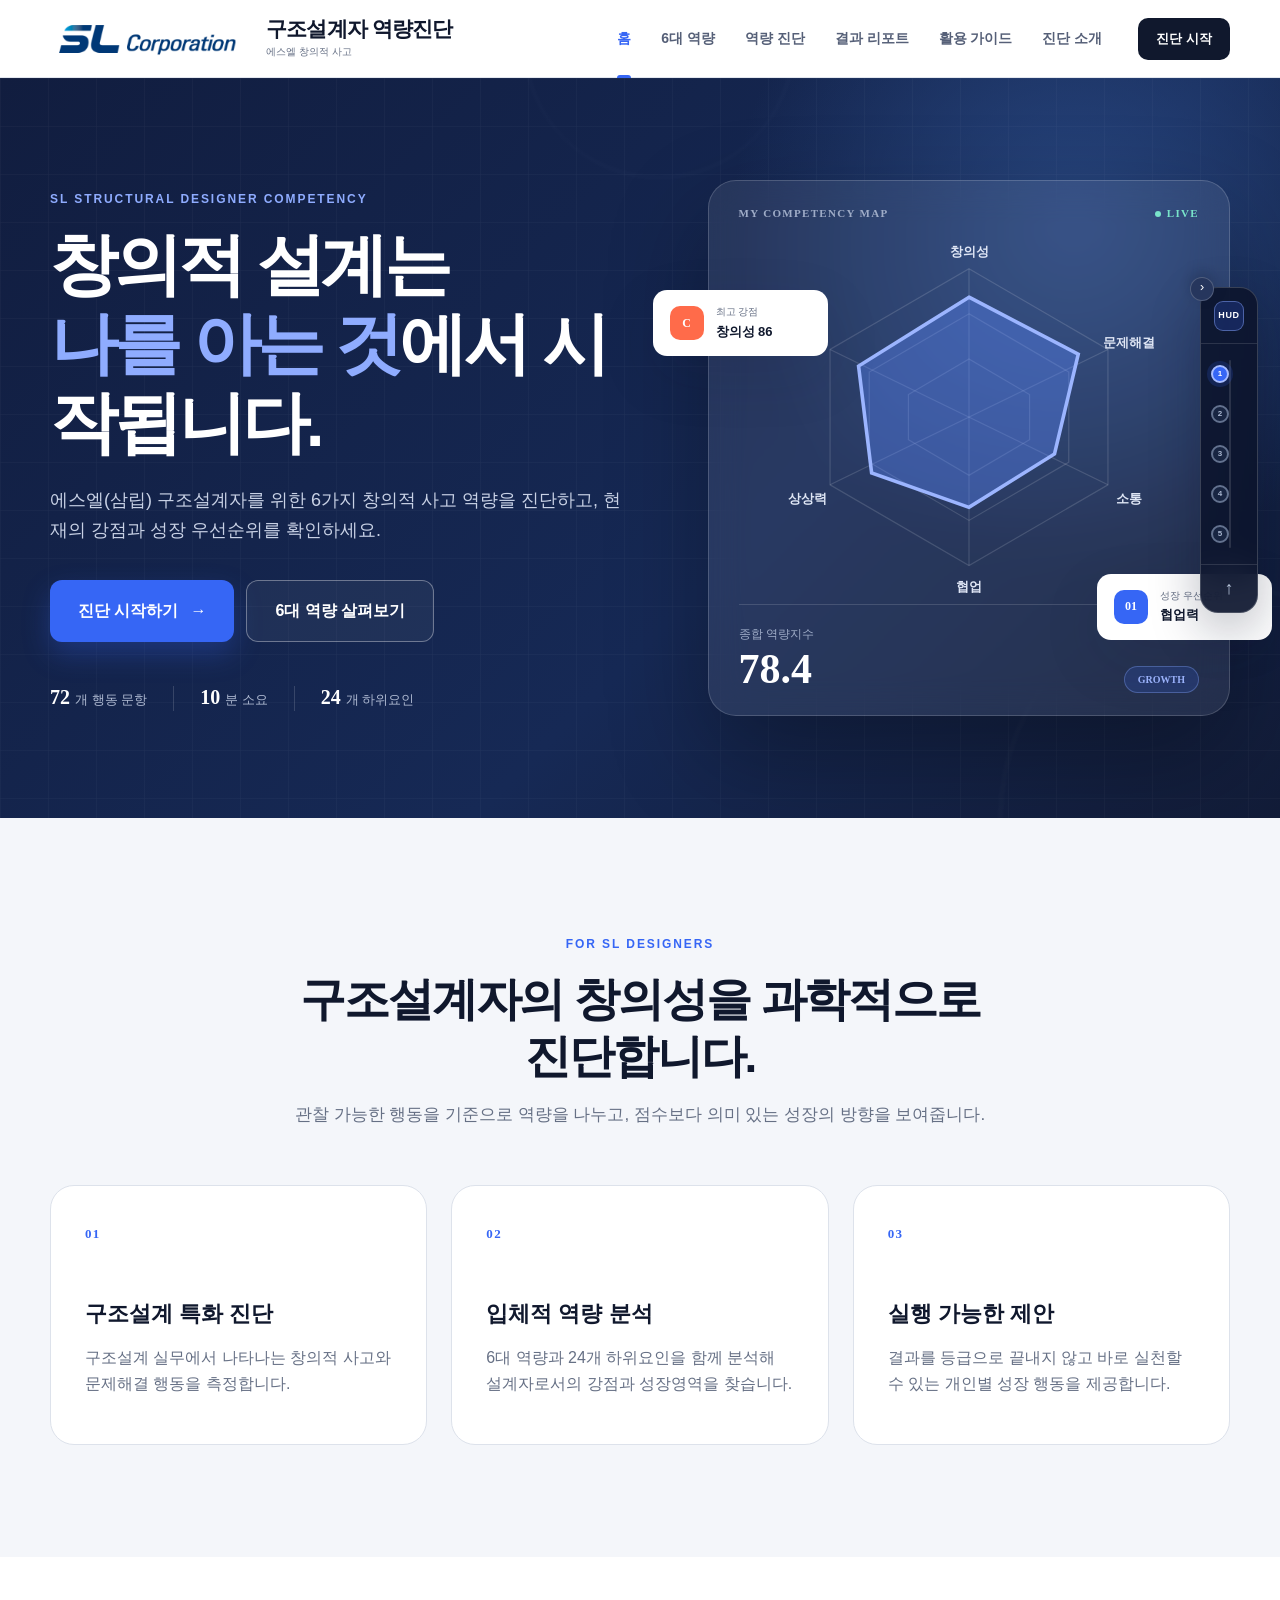
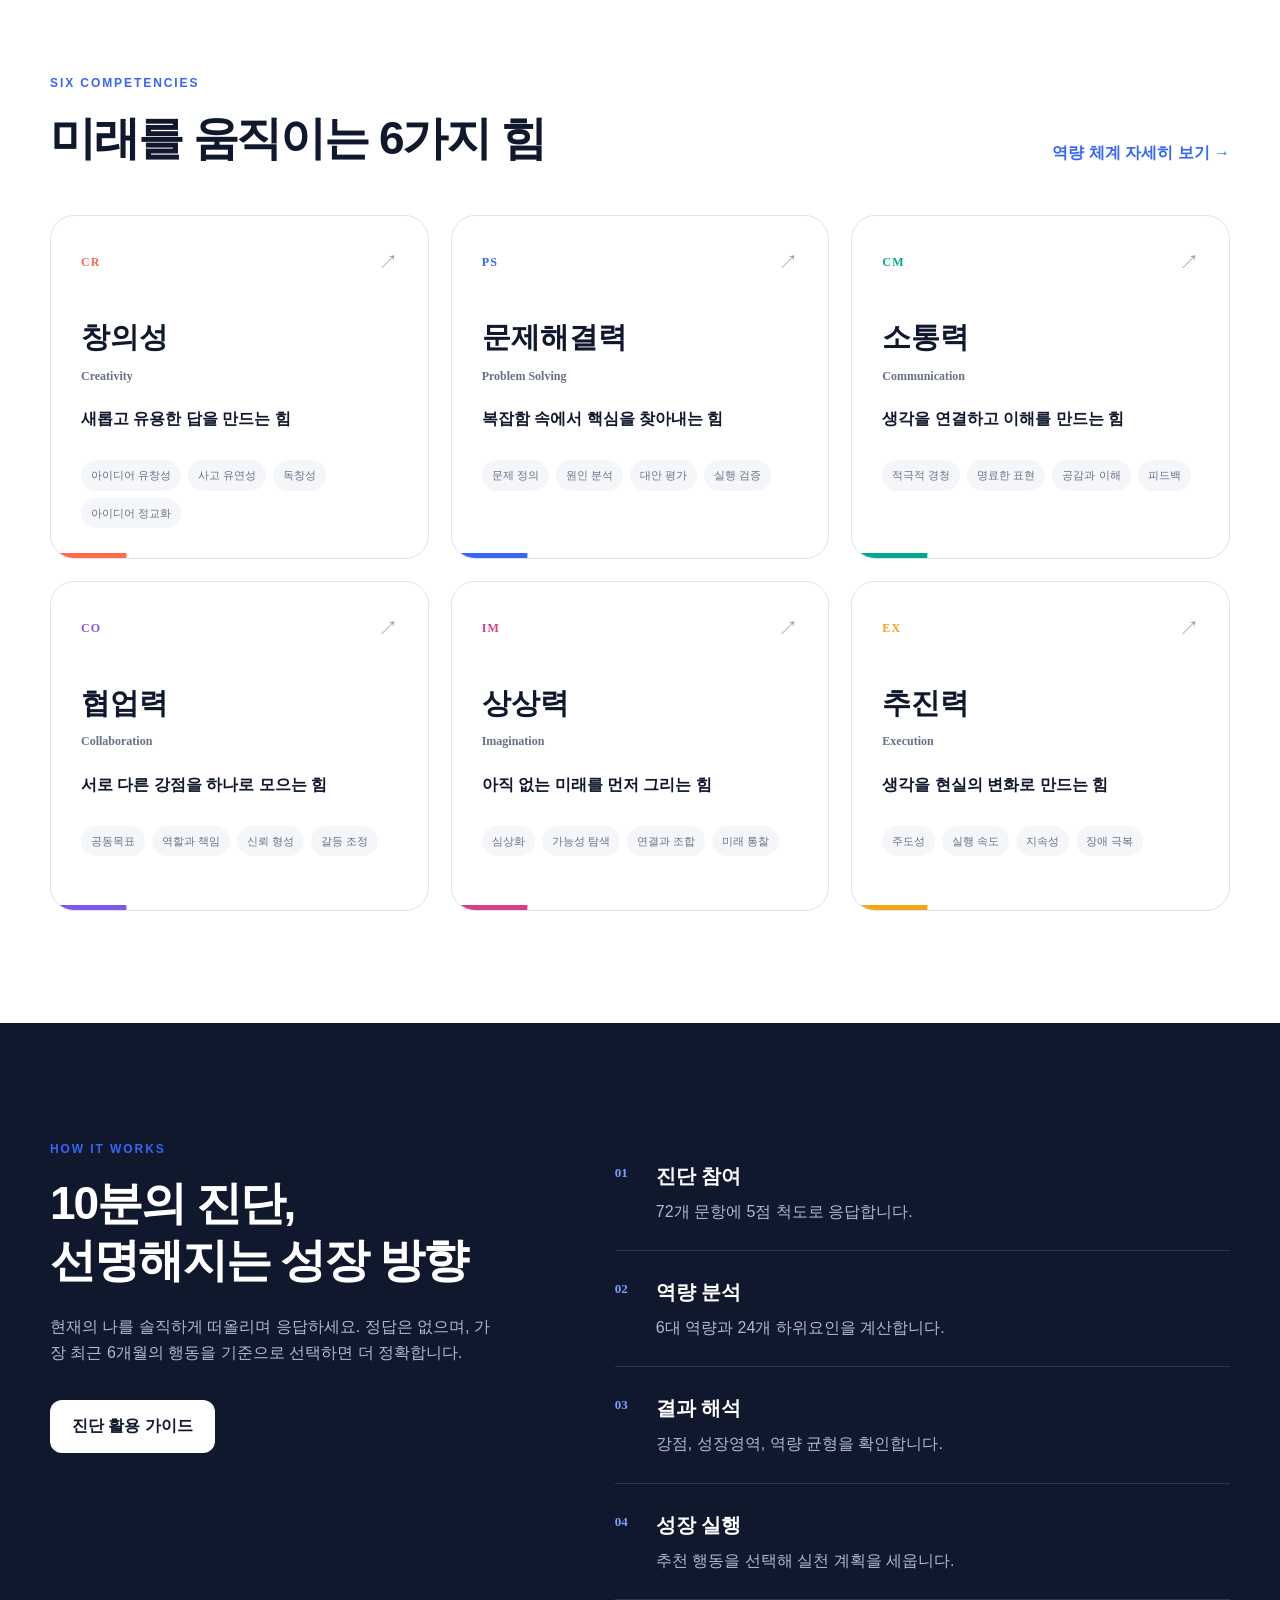
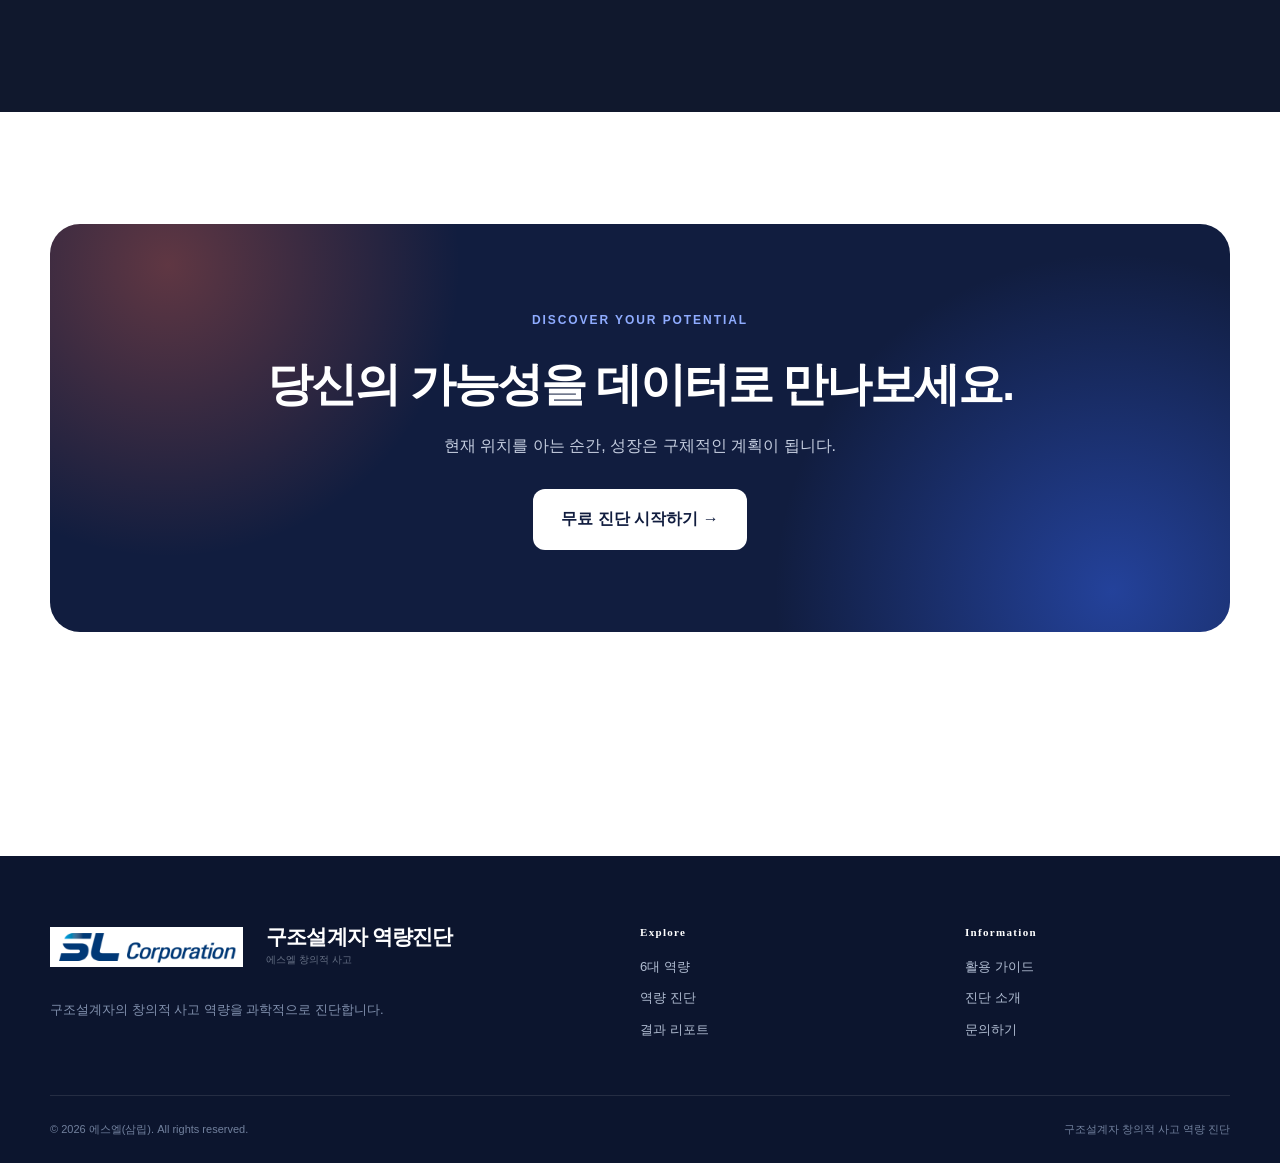
==== index.html @ 01d2a910 "feat: 에스엘 구조설계자 전용 역량진단으로 커스터마이징 - SL 로고 적용 - 브랜딩 변경: Future6 → 에스엘 구조설계자 역량진단 - 구조설계 특화 문구로 수정 - 헤더" ====
<!DOCTYPE html>
<html lang="ko">
<head>
  <meta charset="UTF-8">
  <meta name="viewport" content="width=device-width, initial-scale=1.0">
  <meta name="description" content="에스엘(삼립) 구조설계자를 위한 창의적 사고 역량 진단 플랫폼">
  <title>에스엘 구조설계자 창의적 사고 역량 진단</title>
  <link rel="icon" href="data:,">
  <link rel="stylesheet" href="css/common.css">
</head>
<body data-page="home">
  <div id="site-header"></div>
  <main>
    <section class="hero">
      <div class="orb orb-one"></div><div class="orb orb-two"></div>
      <div class="container hero-grid">
        <div class="hero-copy reveal">
          <span class="eyebrow light">SL STRUCTURAL DESIGNER COMPETENCY</span>
          <h1>창의적 설계는<br><em>나를 아는 것</em>에서 시작됩니다.</h1>
          <p>에스엘(삼립) 구조설계자를 위한 6가지 창의적 사고 역량을 진단하고, 현재의 강점과 성장 우선순위를 확인하세요.</p>
          <div class="hero-actions">
            <a class="btn btn-primary btn-lg" href="assessment.html">진단 시작하기 <span aria-hidden="true">→</span></a>
            <a class="btn btn-ghost btn-lg" href="competencies.html">6대 역량 살펴보기</a>
          </div>
          <div class="hero-meta">
            <span><b>72</b>개 행동 문항</span>
            <span><b>10</b>분 소요</span>
            <span><b>24</b>개 하위요인</span>
          </div>
        </div>
        <div class="hero-visual reveal delay-1" aria-label="6대 역량 진단 미리보기">
          <div class="visual-card">
            <div class="visual-head"><span>MY COMPETENCY MAP</span><span class="live-dot">LIVE</span></div>
            <div class="mini-radar">
              <svg viewBox="0 0 320 300" role="img" aria-label="역량 레이더 차트">
                <g class="radar-grid">
                  <polygon points="160,25 277,93 277,207 160,275 43,207 43,93"/>
                  <polygon points="160,63 244,112 244,188 160,237 76,188 76,112"/>
                  <polygon points="160,101 211,131 211,169 160,199 109,169 109,131"/>
                  <line x1="160" y1="25" x2="160" y2="275"/><line x1="43" y1="93" x2="277" y2="207"/>
                  <line x1="277" y1="93" x2="43" y2="207"/>
                </g>
                <polygon class="radar-shape" points="160,49 252,97 232,181 160,226 78,197 67,107"/>
                <g class="radar-labels">
                  <text x="160" y="14">창의성</text><text x="295" y="91">문제해결</text>
                  <text x="295" y="222">소통</text><text x="160" y="296">협업</text>
                  <text x="24" y="222">상상력</text><text x="22" y="91">추진력</text>
                </g>
              </svg>
            </div>
            <div class="score-row"><div><small>종합 역량지수</small><strong>78.4</strong></div><span class="level-pill">GROWTH</span></div>
          </div>
          <div class="float-card fc-one"><span>C</span><div><small>최고 강점</small><b>창의성 86</b></div></div>
          <div class="float-card fc-two"><span>01</span><div><small>성장 우선순위</small><b>협업력</b></div></div>
        </div>
      </div>
    </section>

    <section class="section intro-section">
      <div class="container">
        <div class="section-head centered reveal">
          <span class="eyebrow">FOR SL DESIGNERS</span>
          <h2>구조설계자의 창의성을 과학적으로 진단합니다.</h2>
          <p>관찰 가능한 행동을 기준으로 역량을 나누고, 점수보다 의미 있는 성장의 방향을 보여줍니다.</p>
        </div>
        <div class="feature-grid">
          <article class="feature-card reveal"><span class="feature-no">01</span><h3>구조설계 특화 진단</h3><p>구조설계 실무에서 나타나는 창의적 사고와 문제해결 행동을 측정합니다.</p></article>
          <article class="feature-card reveal delay-1"><span class="feature-no">02</span><h3>입체적 역량 분석</h3><p>6대 역량과 24개 하위요인을 함께 분석해 설계자로서의 강점과 성장영역을 찾습니다.</p></article>
          <article class="feature-card reveal delay-2"><span class="feature-no">03</span><h3>실행 가능한 제안</h3><p>결과를 등급으로 끝내지 않고 바로 실천할 수 있는 개인별 성장 행동을 제공합니다.</p></article>
        </div>
      </div>
    </section>

    <section class="section competency-preview">
      <div class="container">
        <div class="section-head split reveal">
          <div><span class="eyebrow">SIX COMPETENCIES</span><h2>미래를 움직이는 6가지 힘</h2></div>
          <a class="text-link" href="competencies.html">역량 체계 자세히 보기 →</a>
        </div>
        <div id="competency-card-grid" class="competency-grid"></div>
      </div>
    </section>

    <section class="section process-section">
      <div class="container process-grid">
        <div class="process-copy reveal">
          <span class="eyebrow">HOW IT WORKS</span>
          <h2>10분의 진단,<br>선명해지는 성장 방향</h2>
          <p>현재의 나를 솔직하게 떠올리며 응답하세요. 정답은 없으며, 가장 최근 6개월의 행동을 기준으로 선택하면 더 정확합니다.</p>
          <a class="btn btn-dark" href="guide.html">진단 활용 가이드</a>
        </div>
        <ol class="process-list reveal delay-1">
          <li><span>01</span><div><h3>진단 참여</h3><p>72개 문항에 5점 척도로 응답합니다.</p></div></li>
          <li><span>02</span><div><h3>역량 분석</h3><p>6대 역량과 24개 하위요인을 계산합니다.</p></div></li>
          <li><span>03</span><div><h3>결과 해석</h3><p>강점, 성장영역, 역량 균형을 확인합니다.</p></div></li>
          <li><span>04</span><div><h3>성장 실행</h3><p>추천 행동을 선택해 실천 계획을 세웁니다.</p></div></li>
        </ol>
      </div>
    </section>

    <section class="section cta-section">
      <div class="container">
        <div class="cta-panel reveal">
          <span class="eyebrow light">DISCOVER YOUR POTENTIAL</span>
          <h2>당신의 가능성을 데이터로 만나보세요.</h2>
          <p>현재 위치를 아는 순간, 성장은 구체적인 계획이 됩니다.</p>
          <a class="btn btn-white btn-lg" href="assessment.html">무료 진단 시작하기 →</a>
        </div>
      </div>
    </section>
  </main>
  <div id="site-footer"></div>
  <script src="js/data.js"></script>
  <script src="js/common.js"></script>
</body>
</html>
---- css/common.css ----
:root {
  --ink: #10182d;
  --navy: #111d3f;
  --blue: #3666f5;
  --blue-dark: #2349c4;
  --coral: #ff6b4a;
  --mint: #00a98f;
  --paper: #ffffff;
  --soft: #f4f6fa;
  --line: #dde2eb;
  --muted: #667085;
  --text: #30394f;
  --shadow: 0 20px 60px rgba(17, 29, 63, .1);
  --radius: 24px;
}

* { box-sizing: border-box; }
html { scroll-behavior: smooth; }
body { margin: 0; color: var(--ink); background: var(--paper); font-family: "Noto Sans KR", sans-serif; line-height: 1.65; -webkit-font-smoothing: antialiased; }
body.test-active { background: var(--soft); }
a { color: inherit; text-decoration: none; }
button, input { font: inherit; }
button { cursor: pointer; }
.container { width: min(1180px, calc(100% - 48px)); margin: 0 auto; }
.container.narrow { width: min(760px, calc(100% - 40px)); }
.hidden { display: none !important; }
.section { padding: 112px 0; }
.compact-top { padding-top: 24px; }
.alt-bg { background: var(--soft); }
.eyebrow { display: inline-block; color: var(--blue); font-family: Manrope, sans-serif; font-size: 12px; font-weight: 800; letter-spacing: .16em; margin-bottom: 16px; }
.eyebrow.light { color: #8facff; }
.section-head { margin-bottom: 48px; }
.section-head.centered { max-width: 720px; margin: 0 auto 56px; text-align: center; }
.section-head.split { display: flex; align-items: end; justify-content: space-between; gap: 32px; }
.section-head h2, .process-copy h2 { margin: 0; font-size: clamp(30px, 4vw, 46px); letter-spacing: -.045em; line-height: 1.24; }
.section-head p { color: var(--muted); margin: 16px 0 0; font-size: 17px; }
.text-link { color: var(--blue); font-weight: 700; white-space: nowrap; }
.btn { border: 0; border-radius: 12px; display: inline-flex; justify-content: center; align-items: center; gap: 12px; padding: 13px 22px; font-weight: 800; transition: .2s ease; }
.btn:hover { transform: translateY(-2px); }
.btn-lg { padding: 17px 28px; font-size: 16px; }
.btn-primary { color: #fff; background: var(--blue); box-shadow: 0 12px 28px rgba(54, 102, 245, .28); }
.btn-primary:hover { background: var(--blue-dark); }
.btn-dark { color: #fff; background: var(--ink); }
.btn-white { color: var(--navy); background: #fff; }
.btn-ghost { color: #fff; border: 1px solid rgba(255,255,255,.35); background: rgba(255,255,255,.05); }
.btn-soft { color: var(--ink); border: 1px solid var(--line); background: #fff; }
.btn:disabled { cursor: not-allowed; opacity: .4; transform: none; }
.btn.full { width: 100%; }

.site-header { position: sticky; top: 0; z-index: 100; height: 78px; border-bottom: 1px solid rgba(221,226,235,.8); background: rgba(255,255,255,.93); backdrop-filter: blur(18px); }
.header-inner { height: 78px; display: flex; align-items: center; gap: 36px; }
.brand { display: inline-flex; align-items: center; gap: 11px; margin-right: auto; }
.brand > span:last-child { display: flex; flex-direction: column; }
.brand b { font: 800 21px/1 Manrope, sans-serif; letter-spacing: -.04em; }
.brand b span { color: var(--coral); }
.brand small { color: var(--muted); font-size: 10px; margin-top: 5px; }
.brand-mark { width: 34px; height: 34px; position: relative; display: inline-block; }
.brand-mark i { position: absolute; width: 9px; height: 9px; border-radius: 3px; background: var(--blue); transform: rotate(30deg); }
.brand-mark i:nth-child(1) { left: 12px; top: 0; background: var(--coral); }
.brand-mark i:nth-child(2) { right: 1px; top: 7px; background: #f2a516; }
.brand-mark i:nth-child(3) { right: 1px; bottom: 5px; background: var(--mint); }
.brand-mark i:nth-child(4) { left: 12px; bottom: 0; background: #8057e8; }
.brand-mark i:nth-child(5) { left: 1px; bottom: 5px; background: #d63f8c; }
.brand-mark i:nth-child(6) { left: 1px; top: 7px; }
.desktop-nav { display: flex; height: 100%; gap: 30px; }
.desktop-nav a { color: #566078; display: grid; place-items: center; position: relative; font-size: 14px; font-weight: 700; }
.desktop-nav a::after { content: ""; position: absolute; left: 50%; bottom: 0; width: 0; height: 3px; background: var(--blue); border-radius: 4px 4px 0 0; transition: .2s; }
.desktop-nav a.active, .desktop-nav a:hover { color: var(--blue); }
.desktop-nav a.active::after { left: 0; width: 100%; }
.header-cta { color: #fff; background: var(--ink); border-radius: 10px; padding: 10px 18px; font-size: 13px; font-weight: 800; }
.menu-toggle, .mobile-nav { display: none; }

.hero { min-height: 740px; color: #fff; background: radial-gradient(circle at 84% 20%, #27457e 0, transparent 28%), linear-gradient(135deg, #111d3f 0%, #162955 60%, #121c38 100%); display: flex; align-items: center; position: relative; overflow: hidden; }
.hero::before { content: ""; position: absolute; inset: 0; opacity: .055; background-image: linear-gradient(rgba(255,255,255,.5) 1px, transparent 1px), linear-gradient(90deg, rgba(255,255,255,.5) 1px, transparent 1px); background-size: 48px 48px; }
.orb { position: absolute; border-radius: 50%; filter: blur(2px); }
.orb-one { width: 460px; height: 460px; right: -180px; bottom: -230px; border: 1px solid rgba(255,255,255,.1); }
.orb-two { width: 270px; height: 270px; right: 38%; top: -170px; border: 1px solid rgba(255,255,255,.08); }
.hero-grid { position: relative; display: grid; grid-template-columns: 1.05fr .95fr; align-items: center; gap: 80px; }
.hero-copy h1 { font-size: clamp(44px, 5.3vw, 70px); line-height: 1.16; letter-spacing: -.06em; margin: 0 0 24px; }
.hero-copy h1 em { color: #8facff; font-style: normal; }
.hero-copy > p { color: #c8d1e5; max-width: 620px; font-size: 18px; margin: 0 0 34px; }
.hero-actions { display: flex; gap: 12px; }
.hero-meta { display: flex; gap: 0; margin-top: 44px; }
.hero-meta span { color: #aeb9d1; padding: 0 26px; border-left: 1px solid rgba(255,255,255,.15); font-size: 13px; }
.hero-meta span:first-child { padding-left: 0; border: 0; }
.hero-meta b { color: #fff; font: 800 20px Manrope; margin-right: 5px; }
.hero-visual { position: relative; }
.visual-card { min-height: 520px; padding: 26px 30px 22px; border: 1px solid rgba(255,255,255,.17); border-radius: 28px; background: rgba(255,255,255,.08); box-shadow: 0 40px 100px rgba(0,0,0,.3); backdrop-filter: blur(18px); }
.visual-head { display: flex; justify-content: space-between; color: #9facc7; font: 700 11px Manrope; letter-spacing: .12em; }
.live-dot { color: #79e4ca; }
.live-dot::before { content: ""; display: inline-block; width: 6px; height: 6px; border-radius: 50%; background: #79e4ca; margin-right: 6px; }
.mini-radar { max-width: 380px; margin: 20px auto 0; }
.mini-radar svg { width: 100%; overflow: visible; }
.radar-grid polygon, .radar-grid line { fill: none; stroke: rgba(255,255,255,.14); stroke-width: 1; }
.radar-shape { fill: rgba(94,138,255,.38); stroke: #9cb5ff; stroke-width: 3; }
.radar-labels { fill: #dfe6f5; font: 600 11px "Noto Sans KR"; text-anchor: middle; }
.score-row { display: flex; justify-content: space-between; align-items: end; border-top: 1px solid rgba(255,255,255,.14); padding-top: 20px; }
.score-row div { display: flex; flex-direction: column; }
.score-row small { color: #9facc7; font-size: 12px; }
.score-row strong { font: 800 42px Manrope; }
.level-pill { color: #9eb6ff; border: 1px solid rgba(142,171,255,.35); background: rgba(54,102,245,.18); border-radius: 30px; padding: 7px 13px; font: 700 10px Manrope; }
.float-card { position: absolute; display: flex; gap: 12px; align-items: center; min-width: 175px; color: var(--ink); padding: 14px 17px; background: #fff; border-radius: 14px; box-shadow: var(--shadow); }
.float-card > span { width: 34px; height: 34px; display: grid; place-items: center; color: #fff; border-radius: 10px; background: var(--coral); font: 800 12px Manrope; }
.float-card div { display: flex; flex-direction: column; }
.float-card small { color: var(--muted); font-size: 10px; }
.float-card b { font-size: 13px; }
.fc-one { left: -55px; top: 110px; }
.fc-two { right: -42px; bottom: 76px; }
.fc-two > span { background: var(--blue); }

.intro-section { background: var(--soft); }
.feature-grid { display: grid; grid-template-columns: repeat(3, 1fr); gap: 24px; }
.feature-card { min-height: 260px; padding: 34px; background: #fff; border: 1px solid var(--line); border-radius: var(--radius); transition: .25s; }
.feature-card:hover { transform: translateY(-5px); box-shadow: var(--shadow); border-color: transparent; }
.feature-no { color: var(--blue); font: 800 13px Manrope; letter-spacing: .1em; }
.feature-card h3 { font-size: 22px; margin: 50px 0 12px; }
.feature-card p { color: var(--muted); margin: 0; }
.competency-grid { display: grid; grid-template-columns: repeat(3, 1fr); gap: 22px; }
.competency-card { min-height: 330px; padding: 30px; position: relative; overflow: hidden; border: 1px solid var(--line); border-radius: var(--radius); transition: .25s; }
.competency-card::after { content: ""; position: absolute; left: 0; bottom: 0; width: 100%; height: 5px; background: var(--accent); transform: scaleX(.2); transform-origin: left; transition: .25s; }
.competency-card:hover { transform: translateY(-6px); box-shadow: var(--shadow); border-color: transparent; }
.competency-card:hover::after { transform: scaleX(1); }
.competency-top { display: flex; align-items: center; justify-content: space-between; }
.competency-code { color: var(--accent); font: 800 12px Manrope; letter-spacing: .1em; }
.card-arrow { color: #98a2b3; font-size: 20px; }
.competency-card h3 { font-size: 29px; margin: 35px 0 0; }
.competency-card small { color: var(--muted); font: 700 12px Manrope; }
.competency-card > p { font-weight: 700; margin: 18px 0 28px; }
.factor-tags { display: flex; flex-wrap: wrap; gap: 7px; }
.factor-tags span { color: #667085; background: var(--soft); border-radius: 20px; padding: 6px 10px; font-size: 11px; }
.process-section { color: #fff; background: var(--ink); }
.process-grid { display: grid; grid-template-columns: .85fr 1.15fr; gap: 110px; }
.process-copy p { color: #aeb9d1; font-size: 16px; margin: 24px 0 34px; }
.process-copy .btn-dark { color: var(--ink); background: #fff; }
.process-list { list-style: none; margin: 0; padding: 0; }
.process-list li { display: flex; gap: 28px; padding: 25px 0; border-bottom: 1px solid rgba(255,255,255,.13); }
.process-list > li > span { color: #7f9fff; font: 800 13px Manrope; padding-top: 5px; }
.process-list h3 { margin: 0 0 6px; font-size: 20px; }
.process-list p { color: #aeb9d1; margin: 0; }
.cta-panel { color: #fff; text-align: center; padding: 82px 30px; border-radius: 30px; background: radial-gradient(circle at 10% 10%, rgba(255,107,74,.33), transparent 26%), radial-gradient(circle at 90% 90%, rgba(54,102,245,.5), transparent 30%), var(--navy); overflow: hidden; }
.cta-panel h2 { font-size: clamp(30px, 4vw, 46px); margin: 0 0 10px; letter-spacing: -.045em; }
.cta-panel p { color: #c5cee0; margin: 0 0 30px; }

.page-hero { color: #fff; padding: 110px 0 105px; background: radial-gradient(circle at 80% 20%, #294786, transparent 34%), var(--navy); }
.page-hero h1 { margin: 0 0 24px; max-width: 800px; font-size: clamp(42px, 6vw, 66px); line-height: 1.17; letter-spacing: -.055em; }
.page-hero p { color: #c5cee0; max-width: 680px; font-size: 18px; margin: 0; }
.framework-note { display: grid; grid-template-columns: 220px 1fr auto; align-items: center; gap: 30px; padding: 26px 30px; margin-bottom: 36px; border: 1px solid var(--line); border-radius: 16px; }
.framework-note strong { font-size: 20px; }
.framework-note p { color: var(--muted); margin: 0; }
.framework-note span { color: #fff; background: var(--blue); border-radius: 24px; padding: 8px 15px; font-size: 12px; font-weight: 800; }
.detail-list { display: grid; gap: 24px; }
.competency-detail { display: grid; grid-template-columns: 100px 1fr 1.2fr; gap: 42px; padding: 48px; border: 1px solid var(--line); border-radius: var(--radius); scroll-margin-top: 100px; }
.detail-index { color: var(--accent); font: 800 42px Manrope; opacity: .35; }
.detail-main h2 { margin: 6px 0 0; font-size: 37px; }
.detail-main h3 { margin: 2px 0 20px; font-size: 17px; }
.detail-main p { color: var(--muted); margin: 0; }
.factor-list { display: grid; gap: 9px; }
.factor-list > div { display: flex; gap: 14px; padding: 15px; background: var(--soft); border-radius: 12px; }
.factor-list > div > span { flex: 0 0 28px; height: 28px; display: grid; place-items: center; color: #fff; background: var(--accent); border-radius: 8px; font: 800 11px Manrope; }
.factor-list b { font-size: 14px; }
.factor-list p { color: var(--muted); font-size: 12px; margin: 2px 0 0; }

.assessment-main { min-height: calc(100vh - 78px); }
.assessment-intro { padding: 76px 0 110px; background: var(--soft); }
.assessment-welcome { padding: 56px; background: #fff; border-radius: 28px; box-shadow: var(--shadow); }
.assessment-welcome h1 { font-size: 42px; margin: 0 0 8px; letter-spacing: -.04em; }
.assessment-welcome > p { color: var(--muted); font-size: 17px; margin: 0 0 32px; }
.assessment-facts { display: grid; grid-template-columns: repeat(3, 1fr); padding: 25px 0; border: solid var(--line); border-width: 1px 0; }
.assessment-facts div { display: flex; flex-direction: column; align-items: center; border-right: 1px solid var(--line); }
.assessment-facts div:last-child { border: 0; }
.assessment-facts strong { font: 800 24px Manrope, "Noto Sans KR"; }
.assessment-facts span { color: var(--muted); font-size: 12px; }
.notice-box { margin: 30px 0; padding: 22px 24px; background: #f2f6ff; border-radius: 14px; }
.notice-box b { color: var(--blue); }
.notice-box ul { color: #59647b; padding-left: 20px; margin: 10px 0 0; font-size: 13px; }
.name-field { margin: 0 0 24px; }
.name-field label { display: block; margin-bottom: 8px; font-size: 13px; font-weight: 800; }
.name-field label span { color: var(--muted); font-weight: 500; }
.name-field input { width: 100%; padding: 15px 16px; border: 1px solid var(--line); border-radius: 11px; outline: none; }
.name-field input:focus { border-color: var(--blue); box-shadow: 0 0 0 3px rgba(54,102,245,.1); }
.test-shell { min-height: calc(100vh - 78px); }
.test-progress-wrap { position: sticky; top: 78px; z-index: 20; padding: 18px 0 14px; background: rgba(255,255,255,.95); backdrop-filter: blur(12px); border-bottom: 1px solid var(--line); }
.progress-meta { display: flex; justify-content: space-between; margin-bottom: 9px; font-size: 13px; }
.progress-meta span { color: var(--blue); font-weight: 800; }
.progress-meta b { font: 700 12px Manrope; }
.progress-track { height: 5px; background: #e8ebf1; border-radius: 5px; overflow: hidden; }
.progress-track span { display: block; width: 0; height: 100%; background: linear-gradient(90deg, var(--blue), #7c9aff); transition: width .3s; }
.test-container { width: min(820px, calc(100% - 40px)); padding: 60px 0 100px; }
.question-card { padding: 48px 52px; background: #fff; border-radius: 26px; box-shadow: var(--shadow); }
.question-domain { display: flex; align-items: center; gap: 10px; color: var(--muted); font-size: 12px; font-weight: 700; }
.question-domain span { width: 34px; height: 34px; display: grid; place-items: center; color: #fff; background: var(--domain); border-radius: 9px; font: 800 10px Manrope; }
.question-no { display: block; color: #98a2b3; font: 800 11px Manrope; letter-spacing: .12em; margin: 32px 0 10px; }
.question-card h2 { min-height: 78px; font-size: 27px; line-height: 1.5; letter-spacing: -.025em; margin: 0 0 32px; }
.answer-options { display: grid; gap: 10px; }
.answer-option { display: grid; grid-template-columns: 38px 1fr 20px; align-items: center; gap: 14px; padding: 14px 18px; border: 1px solid var(--line); border-radius: 12px; cursor: pointer; transition: .18s; }
.answer-option:hover { border-color: #9eb5ff; background: #f7f9ff; }
.answer-option.selected { border-color: var(--blue); background: #f2f6ff; box-shadow: 0 0 0 1px var(--blue); }
.answer-option input { position: absolute; opacity: 0; pointer-events: none; }
.scale-number { width: 32px; height: 32px; display: grid; place-items: center; color: var(--muted); background: var(--soft); border-radius: 50%; font: 800 12px Manrope; }
.selected .scale-number { color: #fff; background: var(--blue); }
.scale-label { font-size: 14px; font-weight: 600; }
.answer-option i { width: 17px; height: 17px; border: 2px solid #c7cdd8; border-radius: 50%; position: relative; }
.selected i { border-color: var(--blue); }
.selected i::after { content: ""; position: absolute; inset: 3px; border-radius: 50%; background: var(--blue); }
.question-nav { display: flex; justify-content: space-between; margin-top: 32px; }
.autosave-note { color: #98a2b3; text-align: center; font-size: 11px; }

.result-hero { color: #fff; padding: 85px 0 100px; background: radial-gradient(circle at 72% 10%, #294786, transparent 36%), var(--navy); }
.result-title { margin-bottom: 44px; }
.result-title h1 { font-size: clamp(37px, 5vw, 58px); margin: 0; letter-spacing: -.05em; }
.result-title p { color: #9facc7; }
.result-summary-grid { display: grid; grid-template-columns: 1.3fr .7fr; gap: 24px; }
.result-radar-card, .result-score-card { min-height: 500px; border: 1px solid rgba(255,255,255,.14); border-radius: 24px; background: rgba(255,255,255,.06); }
.result-radar-card { display: grid; place-items: center; padding: 10px; }
.result-radar-card canvas { width: min(100%, 560px); height: auto; }
.result-score-card { display: flex; flex-direction: column; justify-content: center; align-items: center; text-align: center; padding: 45px; }
.result-score-card > span { color: #aeb9d1; font-size: 14px; }
.result-score-card > strong { font: 800 104px/1.15 Manrope; letter-spacing: -.06em; }
.big-level { margin: 8px 0 22px; padding: 7px 18px; border-radius: 30px; font-size: 12px; font-weight: 800; }
.big-level.excellent, .bar-level.excellent { color: #006c5b; background: #d9f8f0; }
.big-level.strong, .bar-level.strong { color: #2349c4; background: #e4eaff; }
.big-level.growth, .bar-level.growth { color: #966200; background: #fff0c9; }
.big-level.develop, .bar-level.develop { color: #b4472f; background: #ffe3dc; }
.big-level.focus, .bar-level.focus { color: #a42d66; background: #f9deeb; }
.result-score-card p { color: #c3ccdf; }
.percentile-note { color: #8795b3; margin-top: 20px; padding-top: 20px; border-top: 1px solid rgba(255,255,255,.13); font-size: 11px; }
.result-section { padding-bottom: 90px; }
.score-bars { display: grid; gap: 14px; }
.score-bar-row { display: grid; grid-template-columns: 190px 1fr 55px; align-items: center; gap: 30px; padding: 20px 24px; border: 1px solid var(--line); border-radius: 15px; }
.score-label { display: flex; align-items: center; gap: 13px; }
.score-label > span { width: 38px; height: 38px; display: grid; place-items: center; color: #fff; background: var(--accent); border-radius: 10px; font: 800 11px Manrope; }
.score-label div { display: flex; flex-direction: column; }
.score-label small { color: var(--muted); font: 600 10px Manrope; }
.bar-area { display: flex; align-items: center; gap: 15px; }
.bar-track { flex: 1; height: 9px; background: var(--soft); border-radius: 10px; overflow: hidden; }
.bar-track i { display: block; height: 100%; background: var(--accent); border-radius: 10px; }
.bar-level { min-width: 64px; text-align: center; padding: 5px 8px; border-radius: 20px; font-size: 10px; font-weight: 800; }
.score-bar-row > strong { text-align: right; font: 800 27px Manrope; }
.insight-grid { display: grid; grid-template-columns: 1fr 1fr; gap: 22px; }
.insight-card { min-height: 270px; padding: 36px; border-radius: 22px; background: #fff; border-top: 5px solid var(--coral); }
.insight-card.growth { border-color: var(--blue); }
.insight-card > span { color: var(--coral); font: 800 11px Manrope; letter-spacing: .13em; }
.insight-card.growth > span { color: var(--blue); }
.insight-card h2 { font-size: 34px; margin: 35px 0 10px; }
.insight-card p { color: var(--muted); margin: 0; }
.result-subhead { margin-top: 90px; }
.subfactor-grid { display: grid; grid-template-columns: 1fr 1fr; gap: 20px; }
.subfactor-card { padding: 27px; background: #fff; border-radius: 18px; }
.subfactor-head { display: flex; align-items: center; gap: 11px; margin-bottom: 22px; }
.subfactor-head span { color: var(--accent); font: 800 11px Manrope; }
.subfactor-head h3 { font-size: 19px; margin: 0 auto 0 0; }
.subfactor-head > b { font: 800 24px Manrope; }
.mini-bar { margin-top: 15px; }
.mini-bar label { display: flex; justify-content: space-between; margin-bottom: 5px; font-size: 12px; }
.mini-bar label b { font: 700 11px Manrope; }
.mini-bar > div { height: 5px; background: var(--soft); border-radius: 5px; overflow: hidden; }
.mini-bar i { display: block; height: 100%; background: var(--accent); }
.action-grid { display: grid; grid-template-columns: repeat(3, 1fr); gap: 20px; }
.action-grid article { padding: 32px; border: 1px solid var(--line); border-radius: 18px; }
.action-grid article > span { color: var(--blue); font: 800 13px Manrope; }
.action-grid p { min-height: 78px; font-size: 16px; font-weight: 700; margin: 28px 0 20px; }
.action-grid small { color: var(--muted); }
.result-actions { display: flex; justify-content: center; gap: 12px; }
.empty-state { min-height: 72vh; display: grid; place-items: center; text-align: center; padding: 50px 24px; }
.empty-state span { color: var(--blue); font: 800 12px Manrope; letter-spacing: .15em; }
.empty-state h1 { font-size: 38px; margin: 18px 0 5px; }
.empty-state p { color: var(--muted); margin: 0 0 28px; }

.reading-steps { max-width: 880px; margin: 0 auto; }
.reading-steps article { display: grid; grid-template-columns: 65px 1fr; gap: 24px; padding: 28px 0; border-bottom: 1px solid var(--line); }
.reading-steps article > span { width: 52px; height: 52px; display: grid; place-items: center; color: #fff; background: var(--blue); border-radius: 16px; font: 800 14px Manrope; }
.reading-steps h3 { margin: 0 0 5px; font-size: 21px; }
.reading-steps p { color: var(--muted); margin: 0; }
.level-table { border: 1px solid var(--line); border-radius: 20px; overflow: hidden; }
.level-table > div { display: grid; grid-template-columns: 110px 130px 1fr; align-items: center; padding: 20px 28px; border-bottom: 1px solid var(--line); }
.level-table > div:last-child { border: 0; }
.level-table b { color: var(--blue); font: 800 15px Manrope; }
.level-table strong { font-size: 15px; }
.level-table span { color: var(--muted); font-size: 13px; }
.story-grid { display: grid; grid-template-columns: 1fr 1fr; gap: 100px; }
.story-title h2 { font-size: 42px; line-height: 1.35; margin: 0; letter-spacing: -.045em; }
.story-copy p { color: var(--text); font-size: 17px; margin: 0 0 24px; }
.principle-grid { display: grid; grid-template-columns: repeat(4, 1fr); gap: 18px; }
.principle-grid article { min-height: 265px; padding: 28px; background: #fff; border-radius: 18px; }
.principle-grid b { color: var(--blue); font: 800 13px Manrope; }
.principle-grid h3 { margin: 50px 0 10px; font-size: 21px; }
.principle-grid p { color: var(--muted); margin: 0; font-size: 14px; }
.methodology { display: grid; grid-template-columns: 1fr 1fr; gap: 100px; align-items: center; padding: 55px; color: #fff; background: var(--navy); border-radius: 24px; }
.methodology h2 { font-size: 36px; margin: 0 0 15px; }
.methodology p { color: #c4cde0; margin: 0; }
.methodology-numbers { display: grid; grid-template-columns: 1fr 1fr; gap: 12px; }
.methodology-numbers div { display: flex; flex-direction: column; align-items: center; padding: 22px; background: rgba(255,255,255,.07); border-radius: 14px; }
.methodology-numbers strong { color: #8facff; font: 800 31px Manrope; }
.methodology-numbers span { color: #c4cde0; font-size: 11px; }
.disclaimer { display: grid; grid-template-columns: 100px 1fr; gap: 25px; margin-top: 24px; padding: 25px 30px; border: 1px solid var(--line); border-radius: 15px; }
.disclaimer p { color: var(--muted); margin: 0; font-size: 13px; }

.site-footer { color: #b1bdd2; margin-top: 112px; padding: 70px 0 25px; background: #0c152e; }
.footer-grid { display: grid; grid-template-columns: 2fr 1fr 1fr; gap: 60px; padding-bottom: 55px; }
.footer-brand { color: #fff; margin-bottom: 18px; }
.footer-grid > div > p { color: #8190ad; font-size: 13px; }
.footer-links { display: flex; flex-direction: column; gap: 10px; font-size: 13px; }
.footer-links b { color: #fff; font: 800 11px Manrope; letter-spacing: .12em; margin-bottom: 8px; }
.footer-links a:hover { color: #fff; }
.footer-bottom { display: flex; justify-content: space-between; padding-top: 24px; border-top: 1px solid rgba(255,255,255,.1); color: #71809d; font-size: 11px; }

.reveal { opacity: 0; transform: translateY(18px); transition: opacity .6s ease, transform .6s ease; }
.reveal.visible { opacity: 1; transform: none; }
.delay-1 { transition-delay: .1s; }
.delay-2 { transition-delay: .2s; }

/* Page HUD */
.page-hud {
  --hud-accent: var(--blue);
  position: fixed;
  top: 50%;
  right: 22px;
  z-index: 90;
  width: 58px;
  color: #fff;
  transform: translateY(-50%);
  border: 1px solid rgba(255,255,255,.18);
  border-radius: 18px;
  background: rgba(12,21,46,.92);
  box-shadow: 0 18px 50px rgba(10,18,42,.28);
  backdrop-filter: blur(18px);
  -webkit-backdrop-filter: blur(18px);
  transition: width .24s ease, transform .24s ease, opacity .24s ease;
}
.page-hud[hidden] { display: none; }
.page-hud-head {
  display: flex;
  min-height: 56px;
  align-items: center;
  justify-content: center;
  border-bottom: 1px solid rgba(255,255,255,.12);
}
.page-hud-brand {
  display: grid;
  place-items: center;
  width: 30px;
  height: 30px;
  color: #fff;
  border: 1px solid rgba(143,172,255,.45);
  border-radius: 9px;
  background: rgba(54,102,245,.22);
  font: 800 9px/1 Manrope, sans-serif;
  letter-spacing: .08em;
}
.page-hud-toggle {
  position: absolute;
  top: -11px;
  left: -11px;
  display: grid;
  width: 24px;
  height: 24px;
  place-items: center;
  padding: 0;
  color: #fff;
  border: 1px solid rgba(255,255,255,.2);
  border-radius: 50%;
  background: #26365d;
  box-shadow: 0 5px 14px rgba(10,18,42,.25);
  font-size: 13px;
  line-height: 1;
}
.page-hud-toggle:hover { background: var(--blue); }
.page-hud-status {
  display: none;
  min-width: 0;
  padding-right: 16px;
}
.page-hud-status small {
  display: block;
  color: #91a4c8;
  font: 700 9px/1.3 Manrope, sans-serif;
  letter-spacing: .12em;
}
.page-hud-status strong {
  display: block;
  overflow: hidden;
  margin-top: 4px;
  color: #fff;
  font-size: 12px;
  line-height: 1.35;
  text-overflow: ellipsis;
  white-space: nowrap;
}
.page-hud-nav {
  position: relative;
  display: grid;
  gap: 6px;
  padding: 13px 10px;
}
.page-hud-track {
  position: absolute;
  top: 16px;
  bottom: 16px;
  left: 28px;
  width: 2px;
  overflow: hidden;
  border-radius: 3px;
  background: rgba(255,255,255,.12);
}
.page-hud-progress {
  display: block;
  width: 100%;
  height: 0;
  border-radius: inherit;
  background: linear-gradient(180deg, #8facff, var(--hud-accent));
  box-shadow: 0 0 12px rgba(54,102,245,.75);
}
.page-hud-link {
  position: relative;
  z-index: 1;
  display: flex;
  width: 38px;
  min-height: 34px;
  align-items: center;
  gap: 11px;
  padding: 0;
  color: #aab7d0;
  border: 0;
  background: transparent;
  text-align: left;
}
.page-hud-dot {
  display: grid;
  width: 18px;
  height: 18px;
  flex: 0 0 18px;
  place-items: center;
  border: 2px solid #63728f;
  border-radius: 50%;
  background: #182542;
  font: 800 8px/1 Manrope, sans-serif;
  transition: .2s ease;
}
.page-hud-link-label {
  display: none;
  overflow: hidden;
  font-size: 11px;
  font-weight: 700;
  line-height: 1.35;
  text-overflow: ellipsis;
  white-space: nowrap;
}
.page-hud-link:hover,
.page-hud-link.active { color: #fff; }
.page-hud-link:hover .page-hud-dot,
.page-hud-link.active .page-hud-dot {
  color: #fff;
  border-color: #a9bdff;
  background: var(--hud-accent);
  box-shadow: 0 0 0 4px rgba(54,102,245,.17);
}
.page-hud-foot {
  display: grid;
  min-height: 48px;
  place-items: center;
  border-top: 1px solid rgba(255,255,255,.12);
}
.page-hud-top {
  display: grid;
  width: 32px;
  height: 32px;
  place-items: center;
  padding: 0;
  color: #b9c6dc;
  border: 0;
  border-radius: 9px;
  background: transparent;
  font-size: 18px;
}
.page-hud-top:hover { color: #fff; background: rgba(255,255,255,.1); }
.page-hud:not(.collapsed) { width: 210px; }
.page-hud:not(.collapsed) .page-hud-head {
  justify-content: flex-start;
  gap: 10px;
  padding: 0 13px;
}
.page-hud:not(.collapsed) .page-hud-status,
.page-hud:not(.collapsed) .page-hud-link-label { display: block; }
.page-hud:not(.collapsed) .page-hud-link { width: 100%; padding: 0 5px; }
.page-hud:not(.collapsed) .page-hud-track { left: 23px; }
.page-hud.collapsed .page-hud-toggle { transform: rotate(180deg); }

@media (max-width: 980px) {
  .desktop-nav, .header-cta { display: none; }
  .menu-toggle { width: 42px; height: 42px; display: flex; flex-direction: column; justify-content: center; align-items: center; gap: 5px; border: 0; background: var(--soft); border-radius: 10px; }
  .menu-toggle span { width: 20px; height: 2px; background: var(--ink); transition: .2s; }
  .mobile-nav { display: none; position: absolute; top: 78px; left: 0; right: 0; padding: 12px 24px 24px; background: #fff; border-bottom: 1px solid var(--line); box-shadow: var(--shadow); }
  .menu-open .mobile-nav { display: grid; }
  .mobile-nav a { padding: 13px 8px; border-bottom: 1px solid var(--line); font-weight: 700; }
  .mobile-nav a.active { color: var(--blue); }
  .hero { padding: 85px 0; }
  .hero-grid { grid-template-columns: 1fr; }
  .hero-visual { width: min(600px, 90%); margin: 0 auto; }
  .feature-grid, .competency-grid { grid-template-columns: 1fr 1fr; }
  .process-grid { grid-template-columns: 1fr; gap: 50px; }
  .competency-detail { grid-template-columns: 70px 1fr; }
  .factor-list { grid-column: 2; }
  .result-summary-grid { grid-template-columns: 1fr; }
  .result-score-card { min-height: 360px; }
  .story-grid, .methodology { grid-template-columns: 1fr; gap: 45px; }
  .principle-grid { grid-template-columns: 1fr 1fr; }
  .page-hud {
    top: auto;
    right: 50%;
    bottom: 14px;
    width: auto;
    max-width: calc(100% - 28px);
    transform: translateX(50%);
    border-radius: 16px;
  }
  .page-hud-head, .page-hud-foot, .page-hud-toggle, .page-hud-track { display: none; }
  .page-hud-nav {
    display: flex;
    max-width: calc(100vw - 44px);
    gap: 2px;
    overflow-x: auto;
    padding: 8px 10px;
    scrollbar-width: none;
  }
  .page-hud-nav::-webkit-scrollbar { display: none; }
  .page-hud-link,
  .page-hud:not(.collapsed) .page-hud-link {
    width: 38px;
    min-width: 38px;
    padding: 0;
    justify-content: center;
  }
  .page-hud-link-label,
  .page-hud:not(.collapsed) .page-hud-link-label { display: none; }
}

@media (max-width: 680px) {
  .container { width: min(100% - 32px, 1180px); }
  .section { padding: 78px 0; }
  .section-head.split { display: block; }
  .section-head.split .text-link { display: inline-block; margin-top: 18px; }
  .hero { min-height: auto; padding: 75px 0 90px; }
  .hero-grid { gap: 65px; }
  .hero-copy h1 { font-size: 40px; }
  .hero-copy > p { font-size: 16px; }
  .hero-actions { flex-direction: column; }
  .hero-meta { justify-content: space-between; }
  .hero-meta span { padding: 0 12px; font-size: 10px; }
  .hero-meta b { display: block; font-size: 17px; }
  .hero-visual { width: 100%; }
  .visual-card { min-height: auto; padding: 22px 18px; }
  .float-card { display: none; }
  .feature-grid, .competency-grid, .action-grid { grid-template-columns: 1fr; }
  .feature-card { min-height: 225px; }
  .competency-card { min-height: 300px; }
  .page-hero { padding: 80px 0; }
  .page-hero h1 { font-size: 39px; }
  .page-hero p { font-size: 16px; }
  .framework-note { grid-template-columns: 1fr; gap: 10px; }
  .framework-note span { width: fit-content; }
  .competency-detail { display: block; padding: 30px 24px; }
  .detail-index { font-size: 28px; }
  .detail-main { margin: 10px 0 28px; }
  .assessment-welcome { padding: 34px 24px; }
  .assessment-welcome h1 { font-size: 33px; }
  .assessment-facts strong { font-size: 18px; }
  .question-card { padding: 32px 20px; }
  .question-card h2 { min-height: 100px; font-size: 22px; }
  .answer-option { padding: 12px; gap: 10px; }
  .test-progress-wrap { top: 78px; }
  .result-summary-grid { display: block; }
  .result-radar-card { min-height: 380px; }
  .result-score-card { margin-top: 18px; }
  .result-score-card > strong { font-size: 85px; }
  .score-bar-row { grid-template-columns: 1fr 45px; gap: 12px; }
  .bar-area { grid-row: 2; grid-column: 1 / 3; }
  .insight-grid, .subfactor-grid { grid-template-columns: 1fr; }
  .story-grid { gap: 40px; }
  .story-title h2 { font-size: 33px; }
  .principle-grid { grid-template-columns: 1fr; }
  .methodology { padding: 35px 24px; }
  .level-table > div { grid-template-columns: 90px 1fr; }
  .level-table span { grid-column: 1 / 3; margin-top: 8px; }
  .disclaimer { grid-template-columns: 1fr; gap: 8px; }
  .footer-grid { grid-template-columns: 1fr 1fr; gap: 35px; }
  .footer-grid > div:first-child { grid-column: 1 / 3; }
  .footer-bottom { flex-direction: column; gap: 5px; }
  .site-footer { margin-top: 78px; }
}

@media print {
  .site-header, .site-footer, .no-print, .page-hud { display: none !important; }
  .result-hero { padding: 35px 0; print-color-adjust: exact; -webkit-print-color-adjust: exact; }
  .section { padding: 35px 0; }
  .result-summary-grid { grid-template-columns: 1.2fr .8fr; }
  .result-radar-card, .result-score-card { min-height: 390px; }
  .result-score-card > strong { font-size: 75px; }
  .score-bar-row, .insight-card, .subfactor-card { break-inside: avoid; }
}
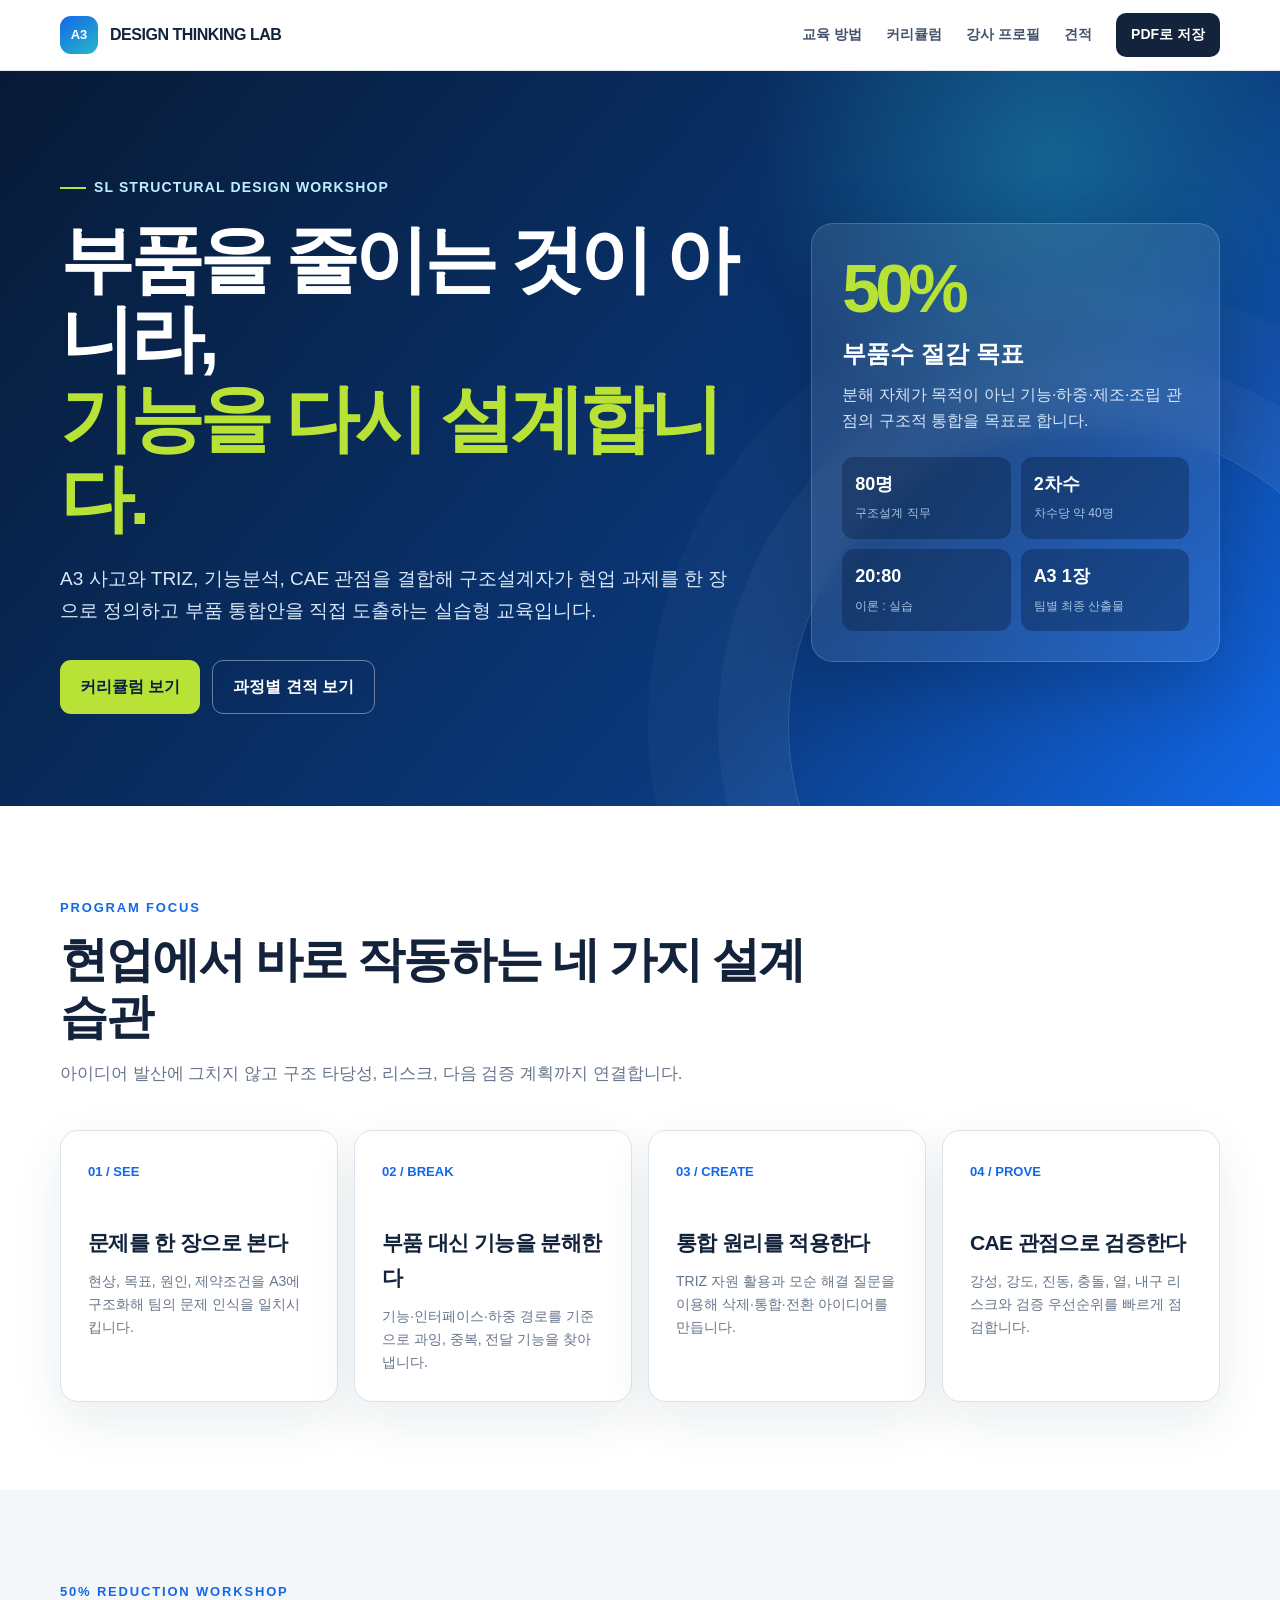
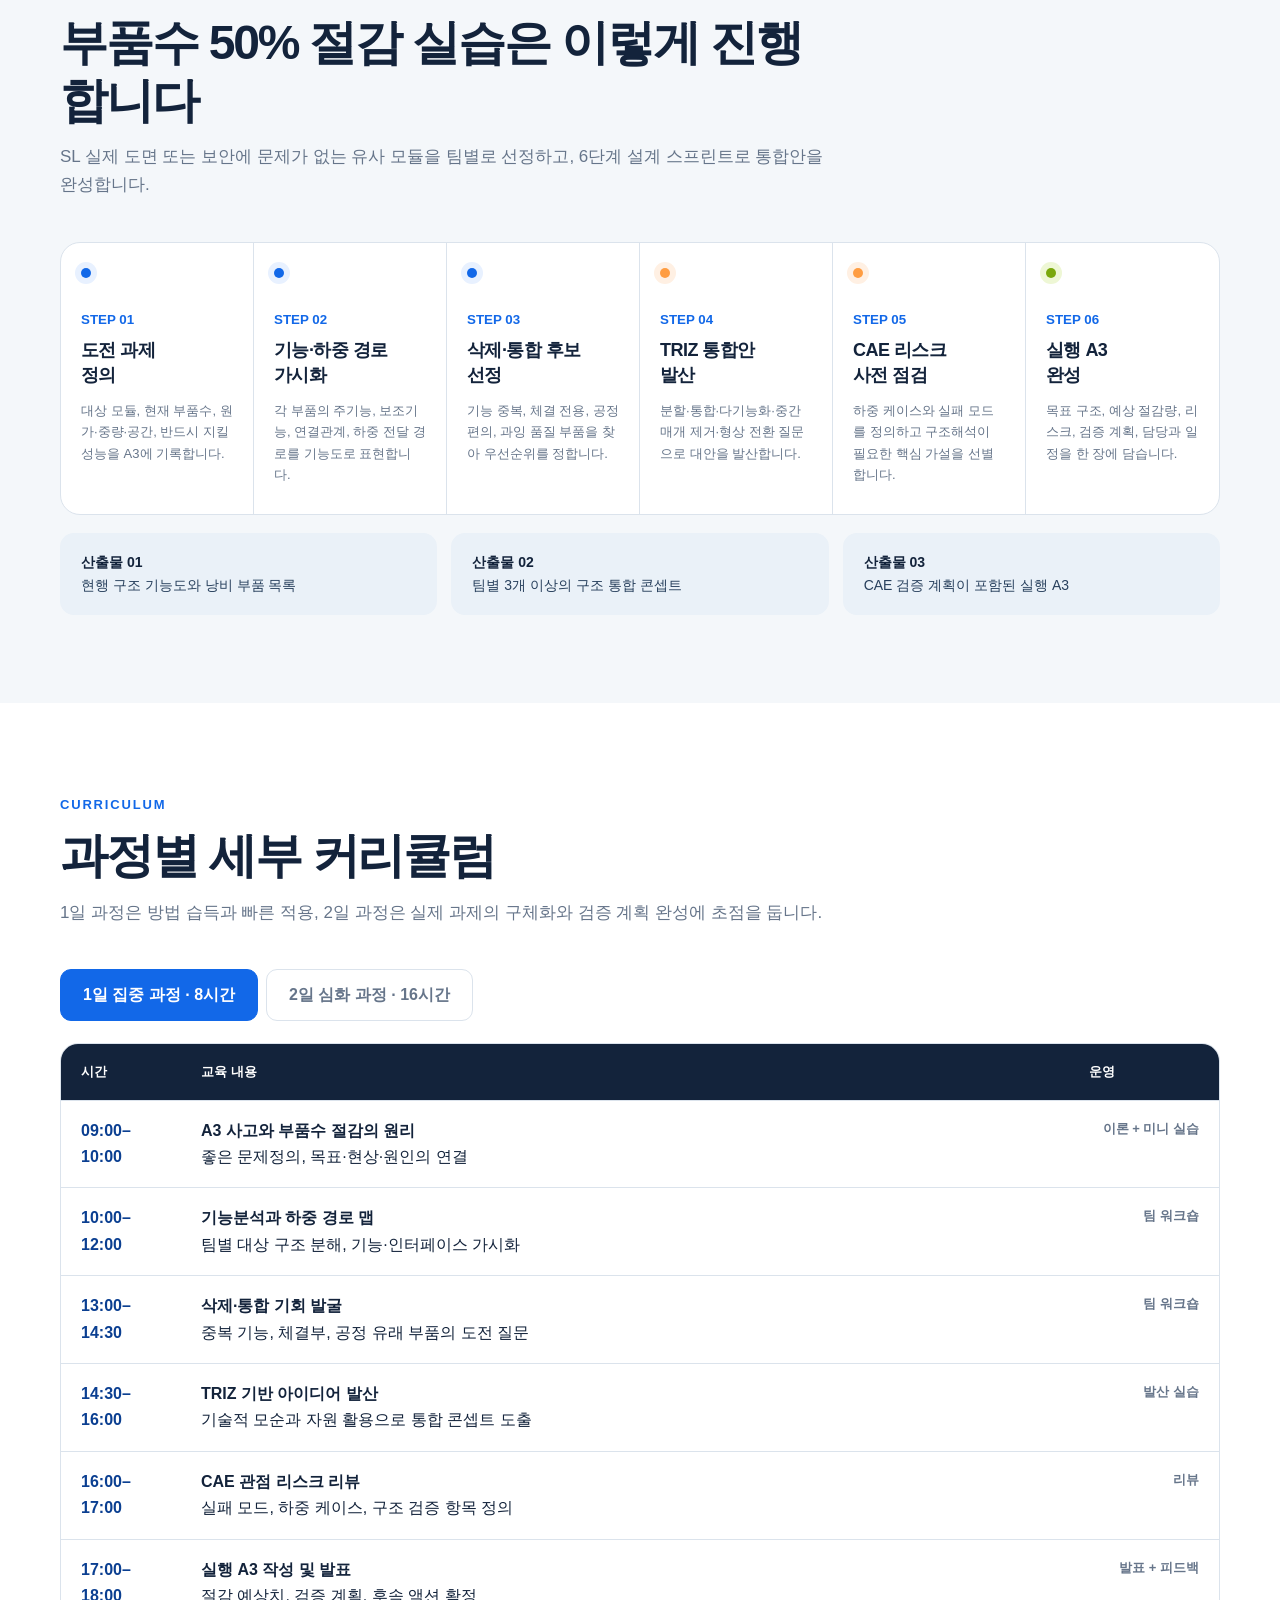
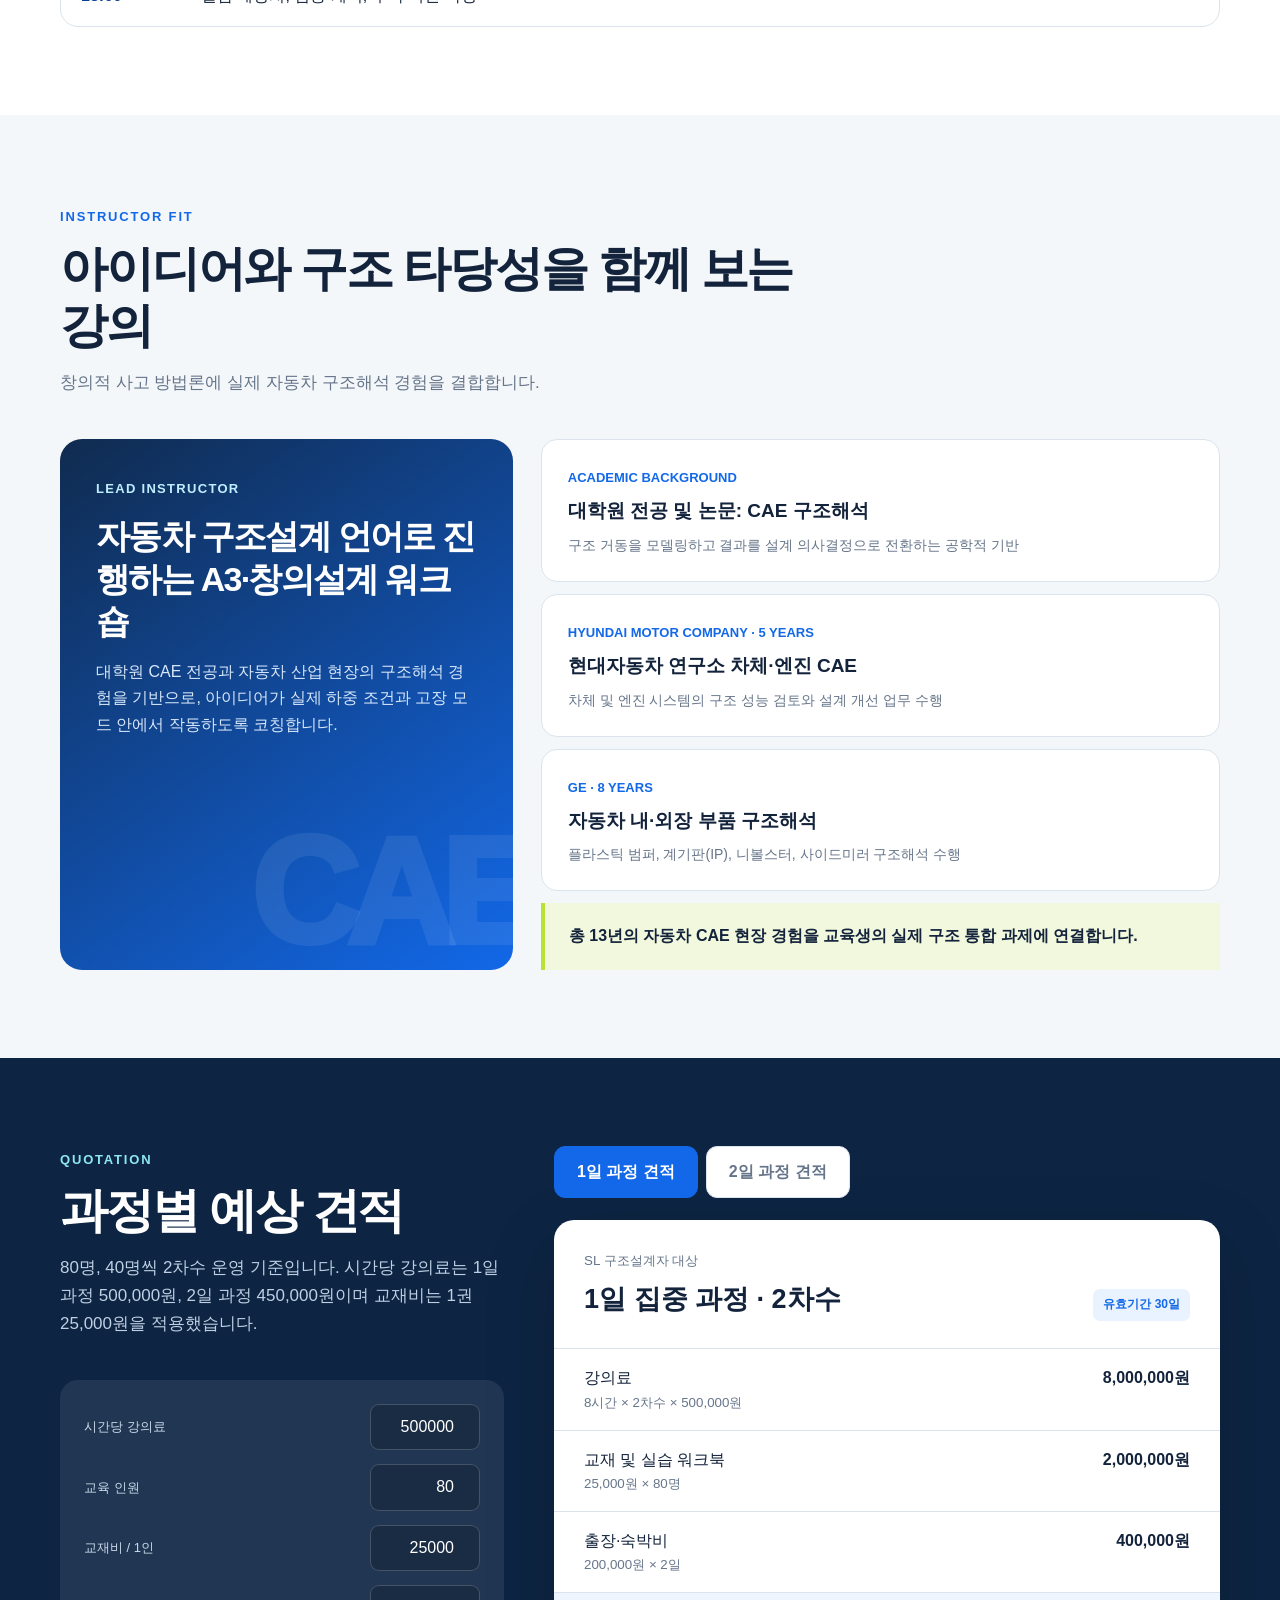
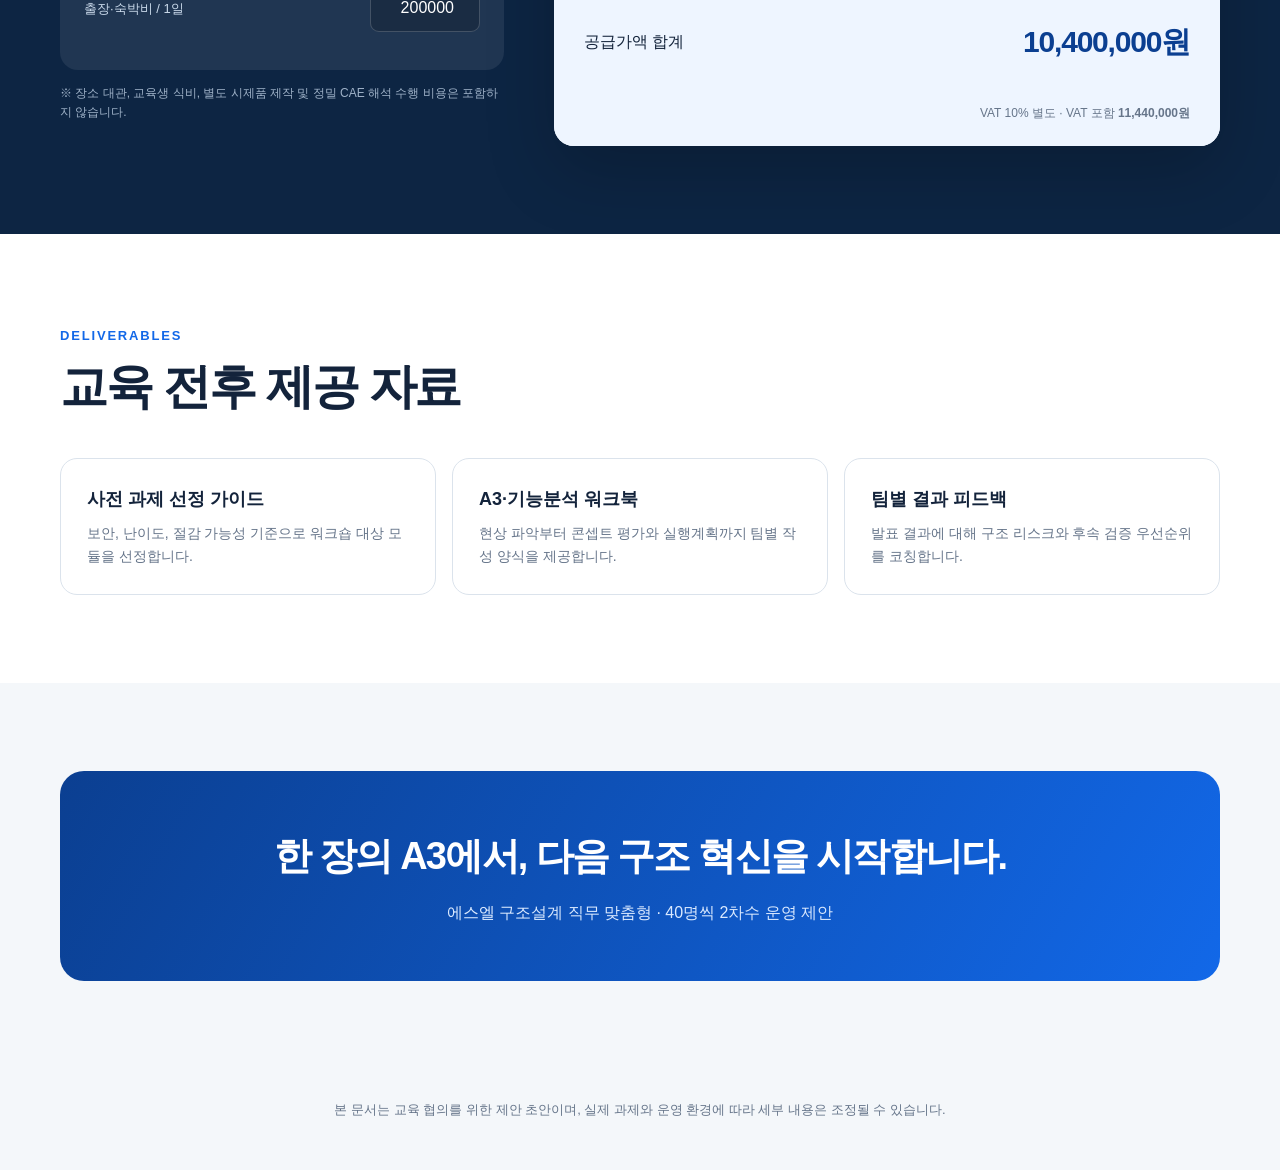
==== commit eced55e9: "feat: 에스엘 A3 사고 기반 부품수 50% 절감 실전 워크숍 제안서 - 6단계 워크숍 프로세스 - 4대 원칙 (구조·A3·실전·지속) - 3개 과정 (기초/심화/마스터) - " ====
--- a/index.html
+++ b/index.html
@@ -3,114 +3,510 @@
 <head>
   <meta charset="UTF-8">
   <meta name="viewport" content="width=device-width, initial-scale=1.0">
-  <meta name="description" content="에스엘(삼립) 구조설계자를 위한 창의적 사고 역량 진단 플랫폼">
-  <title>에스엘 구조설계자 창의적 사고 역량 진단</title>
-  <link rel="icon" href="data:,">
-  <link rel="stylesheet" href="css/common.css">
+  <meta name="description" content="에스엘 구조설계자를 위한 A3 사고 기반 부품수 50% 절감 실전 워크숍 제안서">
+  <title>SL 부품수 50% 절감 실전 워크숍 제안서</title>
+  <style>
+    :root {
+      --ink: #13233b;
+      --muted: #66758a;
+      --line: #dbe3ec;
+      --paper: #f4f7fa;
+      --white: #fff;
+      --blue: #1268e8;
+      --blue-dark: #0b3f91;
+      --cyan: #28b7c8;
+      --lime: #b8e336;
+      --orange: #ff9d42;
+      --shadow: 0 18px 50px rgba(24, 50, 82, .09);
+    }
+
+    * { box-sizing: border-box; }
+    html { scroll-behavior: smooth; }
+    body {
+      margin: 0;
+      color: var(--ink);
+      background: var(--paper);
+      font-family: Pretendard, "Noto Sans KR", "Malgun Gothic", sans-serif;
+      line-height: 1.65;
+    }
+    button, input { font: inherit; }
+    a { color: inherit; text-decoration: none; }
+    .wrap { width: min(1160px, calc(100% - 40px)); margin: 0 auto; }
+
+    .topbar {
+      position: sticky;
+      top: 0;
+      z-index: 20;
+      background: rgba(255,255,255,.92);
+      border-bottom: 1px solid rgba(219,227,236,.85);
+      backdrop-filter: blur(14px);
+    }
+    .nav {
+      min-height: 70px;
+      display: flex;
+      align-items: center;
+      justify-content: space-between;
+      gap: 24px;
+    }
+    .brand { display: flex; align-items: center; gap: 12px; font-weight: 900; letter-spacing: -.03em; }
+    .brand-mark {
+      width: 38px; height: 38px; border-radius: 11px;
+      display: grid; place-items: center;
+      color: #fff; background: linear-gradient(145deg, var(--blue), var(--cyan));
+      font-size: 13px; letter-spacing: 0;
+    }
+    .nav-links { display: flex; align-items: center; gap: 24px; color: #42536b; font-size: 14px; font-weight: 700; }
+    .print-btn {
+      border: 0; border-radius: 10px; padding: 10px 15px;
+      color: #fff; background: var(--ink); cursor: pointer; font-weight: 800;
+    }
+
+    .hero {
+      overflow: hidden;
+      position: relative;
+      color: #fff;
+      background:
+        radial-gradient(circle at 82% 12%, rgba(40,183,200,.35), transparent 24%),
+        linear-gradient(130deg, #071a35 0%, #0a397d 67%, #1268e8 100%);
+      padding: 100px 0 92px;
+    }
+    .hero::after {
+      content: ""; position: absolute; right: -110px; bottom: -220px;
+      width: 600px; height: 600px; border: 1px solid rgba(255,255,255,.16); border-radius: 50%;
+      box-shadow: 0 0 0 70px rgba(255,255,255,.035), 0 0 0 140px rgba(255,255,255,.025);
+    }
+    .hero-grid { display: grid; grid-template-columns: 1.25fr .75fr; gap: 70px; align-items: center; position: relative; z-index: 1; }
+    .eyebrow {
+      display: inline-flex; align-items: center; gap: 8px;
+      color: #bfeeff; font-size: 14px; font-weight: 800; letter-spacing: .08em;
+    }
+    .eyebrow::before { content: ""; width: 26px; height: 2px; background: var(--lime); }
+    h1 {
+      max-width: 790px; margin: 20px 0 24px;
+      font-size: clamp(42px, 6vw, 74px); line-height: 1.08; letter-spacing: -.06em;
+    }
+    .accent { color: var(--lime); }
+    .hero-copy { max-width: 720px; margin: 0; color: #d9e8fa; font-size: 19px; }
+    .hero-actions { display: flex; gap: 12px; margin-top: 34px; }
+    .btn { display: inline-flex; align-items: center; justify-content: center; padding: 13px 20px; border-radius: 11px; font-weight: 900; }
+    .btn-primary { color: #08213f; background: var(--lime); }
+    .btn-ghost { border: 1px solid rgba(255,255,255,.4); color: #fff; }
+    .target-card {
+      padding: 30px; border: 1px solid rgba(255,255,255,.17); border-radius: 22px;
+      background: rgba(255,255,255,.09); backdrop-filter: blur(12px);
+      box-shadow: 0 25px 70px rgba(0,0,0,.18);
+    }
+    .target-card strong { display: block; font-size: 68px; line-height: 1; letter-spacing: -.07em; color: var(--lime); }
+    .target-card h2 { margin: 12px 0 8px; font-size: 24px; }
+    .target-card p { margin: 0; color: #d6e6f8; }
+    .target-meta { display: grid; grid-template-columns: 1fr 1fr; gap: 10px; margin-top: 22px; }
+    .target-meta div { padding: 13px; border-radius: 12px; background: rgba(4,25,53,.35); }
+    .target-meta b { display: block; font-size: 18px; color: #fff; }
+    .target-meta span { color: #a9c3df; font-size: 12px; }
+
+    section { padding: 88px 0; }
+    .section-head { max-width: 780px; margin-bottom: 42px; }
+    .kicker { color: var(--blue); font-size: 13px; font-weight: 900; letter-spacing: .14em; text-transform: uppercase; }
+    h2.section-title { margin: 10px 0 14px; font-size: clamp(32px, 4vw, 48px); line-height: 1.2; letter-spacing: -.045em; }
+    .section-head p { margin: 0; color: var(--muted); font-size: 17px; }
+    .white-section { background: var(--white); }
+
+    .principles { display: grid; grid-template-columns: repeat(4, 1fr); gap: 16px; }
+    .principle {
+      min-height: 230px; padding: 27px; border: 1px solid var(--line); border-radius: 18px;
+      background: #fff; box-shadow: var(--shadow);
+    }
+    .principle .num { color: var(--blue); font-size: 13px; font-weight: 900; }
+    .principle h3 { margin: 42px 0 9px; font-size: 21px; letter-spacing: -.03em; }
+    .principle p { margin: 0; color: var(--muted); font-size: 14px; }
+
+    .process {
+      display: grid; grid-template-columns: repeat(6, 1fr); gap: 0;
+      border: 1px solid var(--line); border-radius: 20px; overflow: hidden; background: #fff;
+    }
+    .step { position: relative; padding: 25px 20px 28px; border-right: 1px solid var(--line); }
+    .step:last-child { border-right: 0; }
+    .step::before { content: ""; display: block; width: 10px; height: 10px; border-radius: 50%; margin-bottom: 28px; background: var(--blue); box-shadow: 0 0 0 6px #e8f1ff; }
+    .step:nth-child(4)::before, .step:nth-child(5)::before { background: var(--orange); box-shadow: 0 0 0 6px #fff0e3; }
+    .step:last-child::before { background: #7aa80c; box-shadow: 0 0 0 6px #eef7d5; }
+    .step small { color: var(--blue); font-weight: 900; }
+    .step h3 { min-height: 52px; margin: 6px 0 10px; font-size: 18px; line-height: 1.4; letter-spacing: -.03em; }
+    .step p { margin: 0; color: var(--muted); font-size: 13px; }
+    .workshop-result {
+      display: grid; grid-template-columns: 1fr 1fr 1fr; gap: 14px; margin-top: 18px;
+    }
+    .result-card { padding: 18px 21px; border-radius: 14px; color: #28405d; background: #eaf1f8; font-size: 14px; }
+    .result-card b { color: var(--ink); }
+
+    .tabs { display: flex; gap: 8px; margin-bottom: 22px; }
+    .tab {
+      border: 1px solid var(--line); padding: 12px 22px; border-radius: 11px;
+      background: #fff; color: var(--muted); cursor: pointer; font-weight: 900;
+    }
+    .tab.active { color: #fff; border-color: var(--blue); background: var(--blue); }
+    .course-panel { display: none; }
+    .course-panel.active { display: block; }
+    .schedule { display: grid; grid-template-columns: 120px 1fr 150px; background: #fff; border: 1px solid var(--line); border-radius: 18px; overflow: hidden; }
+    .schedule > div { padding: 17px 20px; border-bottom: 1px solid var(--line); }
+    .schedule > div:nth-last-child(-n+3) { border-bottom: 0; }
+    .schedule .head { color: #fff; background: var(--ink); font-size: 13px; font-weight: 900; }
+    .schedule .time { color: var(--blue-dark); font-weight: 900; }
+    .schedule .mode { color: var(--muted); text-align: right; font-size: 13px; font-weight: 800; }
+    .day-divider { grid-column: 1 / -1; color: var(--blue-dark); background: #eaf2ff; font-size: 13px; font-weight: 900; }
+
+    .profile-grid { display: grid; grid-template-columns: .8fr 1.2fr; gap: 28px; }
+    .profile-intro {
+      position: relative; overflow: hidden; min-height: 420px; padding: 36px; border-radius: 22px;
+      color: #fff; background: linear-gradient(145deg, #102b4f, #1268e8);
+    }
+    .profile-intro::after { content: "CAE"; position: absolute; right: -13px; bottom: -48px; color: rgba(255,255,255,.08); font-size: 150px; font-weight: 950; letter-spacing: -.09em; }
+    .profile-intro .role { color: #bfeeff; font-size: 13px; font-weight: 900; letter-spacing: .1em; }
+    .profile-intro h3 { margin: 14px 0; font-size: 34px; line-height: 1.25; letter-spacing: -.05em; }
+    .profile-intro p { color: #d8e8fb; }
+    .career { display: grid; gap: 12px; }
+    .career-item { padding: 24px 26px; border: 1px solid var(--line); border-radius: 16px; background: #fff; }
+    .career-item .years { color: var(--blue); font-size: 13px; font-weight: 900; }
+    .career-item h4 { margin: 5px 0 7px; font-size: 19px; }
+    .career-item p { margin: 0; color: var(--muted); font-size: 14px; }
+    .fit-note { padding: 20px 24px; border-left: 4px solid var(--lime); background: #f2f8dd; font-weight: 800; }
+
+    .quote-area { background: #0d2543; color: #fff; }
+    .quote-grid { display: grid; grid-template-columns: .8fr 1.2fr; gap: 50px; align-items: start; }
+    .quote-area .kicker { color: #8ee8f3; }
+    .quote-area .section-head p { color: #bfd0e4; }
+    .quote-controls { padding: 24px; border-radius: 18px; background: rgba(255,255,255,.08); }
+    .control { display: grid; grid-template-columns: 1fr 110px; gap: 14px; align-items: center; margin-bottom: 14px; }
+    .control label { color: #c9d9ea; font-size: 13px; }
+    .control input { width: 100%; border: 1px solid rgba(255,255,255,.18); border-radius: 9px; padding: 9px 10px; color: #fff; background: rgba(0,0,0,.18); text-align: right; }
+    .quote-card { overflow: hidden; border-radius: 20px; background: #fff; color: var(--ink); box-shadow: 0 25px 70px rgba(0,0,0,.2); }
+    .quote-head { display: flex; justify-content: space-between; gap: 20px; align-items: end; padding: 27px 30px; border-bottom: 1px solid var(--line); }
+    .quote-head small { color: var(--muted); }
+    .quote-head strong { display: block; margin-top: 3px; font-size: 27px; }
+    .quote-badge { color: var(--blue); padding: 6px 10px; border-radius: 7px; background: #e9f2ff; font-size: 12px; font-weight: 900; }
+    .quote-row { display: grid; grid-template-columns: 1.3fr .7fr; padding: 16px 30px; border-bottom: 1px solid var(--line); }
+    .quote-row span:last-child { text-align: right; font-weight: 900; }
+    .quote-row small { display: block; color: var(--muted); }
+    .quote-total { display: flex; justify-content: space-between; align-items: center; padding: 24px 30px; background: #eef5ff; }
+    .quote-total strong { color: var(--blue-dark); font-size: 30px; letter-spacing: -.04em; }
+    .vat { padding: 13px 30px 22px; color: var(--muted); background: #eef5ff; font-size: 12px; text-align: right; }
+    .quote-note { margin-top: 14px; color: #9fb2c8; font-size: 12px; }
+
+    .deliverables { display: grid; grid-template-columns: repeat(3, 1fr); gap: 16px; }
+    .deliverable { padding: 26px; border-radius: 17px; border: 1px solid var(--line); background: #fff; }
+    .deliverable b { display: block; margin-bottom: 8px; font-size: 18px; }
+    .deliverable p { margin: 0; color: var(--muted); font-size: 14px; }
+    .cta { padding: 54px; border-radius: 24px; color: #fff; background: linear-gradient(120deg, var(--blue-dark), var(--blue)); text-align: center; }
+    .cta h2 { margin: 0 0 12px; font-size: 38px; letter-spacing: -.045em; }
+    .cta p { margin: 0; color: #dbeaff; }
+    footer { padding: 30px 0 50px; color: var(--muted); font-size: 13px; text-align: center; }
+
+    @media (max-width: 900px) {
+      .nav-links a { display: none; }
+      .hero-grid, .profile-grid, .quote-grid { grid-template-columns: 1fr; }
+      .principles { grid-template-columns: 1fr 1fr; }
+      .process { grid-template-columns: 1fr 1fr; }
+      .step:nth-child(2n) { border-right: 0; }
+      .step { border-bottom: 1px solid var(--line); }
+      .workshop-result, .deliverables { grid-template-columns: 1fr; }
+    }
+    @media (max-width: 620px) {
+      .wrap { width: min(100% - 24px, 1160px); }
+      .hero { padding: 72px 0 62px; }
+      .hero-actions { flex-direction: column; }
+      .principles, .process { grid-template-columns: 1fr; }
+      .step { border-right: 0; }
+      section { padding: 62px 0; }
+      .schedule { grid-template-columns: 90px 1fr; font-size: 13px; }
+      .schedule .mode { display: none; }
+      .schedule .head:nth-child(3) { display: none; }
+      .day-divider { grid-column: 1 / -1; }
+      .quote-row { grid-template-columns: 1fr; }
+      .quote-row span:last-child { margin-top: 5px; text-align: left; }
+      .cta { padding: 38px 22px; }
+    }
+
+    @media print {
+      .topbar, .hero-actions, .quote-controls, footer { display: none !important; }
+      body { background: #fff; font-size: 11px; }
+      .wrap { width: 100%; }
+      .hero, section { padding: 34px 28px; }
+      .hero { print-color-adjust: exact; -webkit-print-color-adjust: exact; }
+      .hero-grid, .profile-grid, .quote-grid { grid-template-columns: 1fr 1fr; }
+      .principles { grid-template-columns: repeat(4, 1fr); }
+      .process { grid-template-columns: repeat(6, 1fr); }
+      .course-panel { display: block !important; margin-bottom: 28px; break-inside: avoid; }
+      .course-panel::before { display: block; margin-bottom: 9px; color: var(--blue); font-weight: 900; }
+      #course-1::before { content: "1일 과정"; }
+      #course-2::before { content: "2일 과정"; }
+      .tabs { display: none; }
+      .quote-card, .profile-grid, .process { break-inside: avoid; }
+    }
+  </style>
 </head>
-<body data-page="home">
-  <div id="site-header"></div>
-  <main>
+<body>
+  <header class="topbar">
+    <div class="wrap nav">
+      <a class="brand" href="#top">
+        <span class="brand-mark">A3</span>
+        <span>DESIGN THINKING LAB</span>
+      </a>
+      <nav class="nav-links" aria-label="주요 메뉴">
+        <a href="#method">교육 방법</a>
+        <a href="#curriculum">커리큘럼</a>
+        <a href="#instructor">강사 프로필</a>
+        <a href="#quote">견적</a>
+        <button class="print-btn" type="button" onclick="window.print()">PDF로 저장</button>
+      </nav>
+    </div>
+  </header>
+
+  <main id="top">
     <section class="hero">
-      <div class="orb orb-one"></div><div class="orb orb-two"></div>
-      <div class="container hero-grid">
-        <div class="hero-copy reveal">
-          <span class="eyebrow light">SL STRUCTURAL DESIGNER COMPETENCY</span>
-          <h1>창의적 설계는<br><em>나를 아는 것</em>에서 시작됩니다.</h1>
-          <p>에스엘(삼립) 구조설계자를 위한 6가지 창의적 사고 역량을 진단하고, 현재의 강점과 성장 우선순위를 확인하세요.</p>
+      <div class="wrap hero-grid">
+        <div>
+          <span class="eyebrow">SL STRUCTURAL DESIGN WORKSHOP</span>
+          <h1>부품을 줄이는 것이 아니라,<br><span class="accent">기능을 다시 설계합니다.</span></h1>
+          <p class="hero-copy">A3 사고와 TRIZ, 기능분석, CAE 관점을 결합해 구조설계자가 현업 과제를 한 장으로 정의하고 부품 통합안을 직접 도출하는 실습형 교육입니다.</p>
           <div class="hero-actions">
-            <a class="btn btn-primary btn-lg" href="assessment.html">진단 시작하기 <span aria-hidden="true">→</span></a>
-            <a class="btn btn-ghost btn-lg" href="competencies.html">6대 역량 살펴보기</a>
-          </div>
-          <div class="hero-meta">
-            <span><b>72</b>개 행동 문항</span>
-            <span><b>10</b>분 소요</span>
-            <span><b>24</b>개 하위요인</span>
-          </div>
-        </div>
-        <div class="hero-visual reveal delay-1" aria-label="6대 역량 진단 미리보기">
-          <div class="visual-card">
-            <div class="visual-head"><span>MY COMPETENCY MAP</span><span class="live-dot">LIVE</span></div>
-            <div class="mini-radar">
-              <svg viewBox="0 0 320 300" role="img" aria-label="역량 레이더 차트">
-                <g class="radar-grid">
-                  <polygon points="160,25 277,93 277,207 160,275 43,207 43,93"/>
-                  <polygon points="160,63 244,112 244,188 160,237 76,188 76,112"/>
-                  <polygon points="160,101 211,131 211,169 160,199 109,169 109,131"/>
-                  <line x1="160" y1="25" x2="160" y2="275"/><line x1="43" y1="93" x2="277" y2="207"/>
-                  <line x1="277" y1="93" x2="43" y2="207"/>
-                </g>
-                <polygon class="radar-shape" points="160,49 252,97 232,181 160,226 78,197 67,107"/>
-                <g class="radar-labels">
-                  <text x="160" y="14">창의성</text><text x="295" y="91">문제해결</text>
-                  <text x="295" y="222">소통</text><text x="160" y="296">협업</text>
-                  <text x="24" y="222">상상력</text><text x="22" y="91">추진력</text>
-                </g>
-              </svg>
+            <a class="btn btn-primary" href="#curriculum">커리큘럼 보기</a>
+            <a class="btn btn-ghost" href="#quote">과정별 견적 보기</a>
+          </div>
+        </div>
+        <aside class="target-card">
+          <strong>50%</strong>
+          <h2>부품수 절감 목표</h2>
+          <p>분해 자체가 목적이 아닌 기능·하중·제조·조립 관점의 구조적 통합을 목표로 합니다.</p>
+          <div class="target-meta">
+            <div><b>80명</b><span>구조설계 직무</span></div>
+            <div><b>2차수</b><span>차수당 약 40명</span></div>
+            <div><b>20:80</b><span>이론 : 실습</span></div>
+            <div><b>A3 1장</b><span>팀별 최종 산출물</span></div>
+          </div>
+        </aside>
+      </div>
+    </section>
+
+    <section class="white-section">
+      <div class="wrap">
+        <div class="section-head">
+          <span class="kicker">Program Focus</span>
+          <h2 class="section-title">현업에서 바로 작동하는 네 가지 설계 습관</h2>
+          <p>아이디어 발산에 그치지 않고 구조 타당성, 리스크, 다음 검증 계획까지 연결합니다.</p>
+        </div>
+        <div class="principles">
+          <article class="principle"><span class="num">01 / SEE</span><h3>문제를 한 장으로 본다</h3><p>현상, 목표, 원인, 제약조건을 A3에 구조화해 팀의 문제 인식을 일치시킵니다.</p></article>
+          <article class="principle"><span class="num">02 / BREAK</span><h3>부품 대신 기능을 분해한다</h3><p>기능·인터페이스·하중 경로를 기준으로 과잉, 중복, 전달 기능을 찾아냅니다.</p></article>
+          <article class="principle"><span class="num">03 / CREATE</span><h3>통합 원리를 적용한다</h3><p>TRIZ 자원 활용과 모순 해결 질문을 이용해 삭제·통합·전환 아이디어를 만듭니다.</p></article>
+          <article class="principle"><span class="num">04 / PROVE</span><h3>CAE 관점으로 검증한다</h3><p>강성, 강도, 진동, 충돌, 열, 내구 리스크와 검증 우선순위를 빠르게 점검합니다.</p></article>
+        </div>
+      </div>
+    </section>
+
+    <section id="method">
+      <div class="wrap">
+        <div class="section-head">
+          <span class="kicker">50% Reduction Workshop</span>
+          <h2 class="section-title">부품수 50% 절감 실습은 이렇게 진행합니다</h2>
+          <p>SL 실제 도면 또는 보안에 문제가 없는 유사 모듈을 팀별로 선정하고, 6단계 설계 스프린트로 통합안을 완성합니다.</p>
+        </div>
+        <div class="process">
+          <article class="step"><small>STEP 01</small><h3>도전 과제<br>정의</h3><p>대상 모듈, 현재 부품수, 원가·중량·공간, 반드시 지킬 성능을 A3에 기록합니다.</p></article>
+          <article class="step"><small>STEP 02</small><h3>기능·하중 경로<br>가시화</h3><p>각 부품의 주기능, 보조기능, 연결관계, 하중 전달 경로를 기능도로 표현합니다.</p></article>
+          <article class="step"><small>STEP 03</small><h3>삭제·통합 후보<br>선정</h3><p>기능 중복, 체결 전용, 공정 편의, 과잉 품질 부품을 찾아 우선순위를 정합니다.</p></article>
+          <article class="step"><small>STEP 04</small><h3>TRIZ 통합안<br>발산</h3><p>분할·통합·다기능화·중간매개 제거·형상 전환 질문으로 대안을 발산합니다.</p></article>
+          <article class="step"><small>STEP 05</small><h3>CAE 리스크<br>사전 점검</h3><p>하중 케이스와 실패 모드를 정의하고 구조해석이 필요한 핵심 가설을 선별합니다.</p></article>
+          <article class="step"><small>STEP 06</small><h3>실행 A3<br>완성</h3><p>목표 구조, 예상 절감량, 리스크, 검증 계획, 담당과 일정을 한 장에 담습니다.</p></article>
+        </div>
+        <div class="workshop-result">
+          <div class="result-card"><b>산출물 01</b><br>현행 구조 기능도와 낭비 부품 목록</div>
+          <div class="result-card"><b>산출물 02</b><br>팀별 3개 이상의 구조 통합 콘셉트</div>
+          <div class="result-card"><b>산출물 03</b><br>CAE 검증 계획이 포함된 실행 A3</div>
+        </div>
+      </div>
+    </section>
+
+    <section class="white-section" id="curriculum">
+      <div class="wrap">
+        <div class="section-head">
+          <span class="kicker">Curriculum</span>
+          <h2 class="section-title">과정별 세부 커리큘럼</h2>
+          <p>1일 과정은 방법 습득과 빠른 적용, 2일 과정은 실제 과제의 구체화와 검증 계획 완성에 초점을 둡니다.</p>
+        </div>
+        <div class="tabs" role="tablist">
+          <button class="tab active" type="button" data-target="course-1">1일 집중 과정 · 8시간</button>
+          <button class="tab" type="button" data-target="course-2">2일 심화 과정 · 16시간</button>
+        </div>
+
+        <div class="course-panel active" id="course-1">
+          <div class="schedule">
+            <div class="head">시간</div><div class="head">교육 내용</div><div class="head">운영</div>
+            <div class="time">09:00–10:00</div><div><b>A3 사고와 부품수 절감의 원리</b><br>좋은 문제정의, 목표·현상·원인의 연결</div><div class="mode">이론 + 미니 실습</div>
+            <div class="time">10:00–12:00</div><div><b>기능분석과 하중 경로 맵</b><br>팀별 대상 구조 분해, 기능·인터페이스 가시화</div><div class="mode">팀 워크숍</div>
+            <div class="time">13:00–14:30</div><div><b>삭제·통합 기회 발굴</b><br>중복 기능, 체결부, 공정 유래 부품의 도전 질문</div><div class="mode">팀 워크숍</div>
+            <div class="time">14:30–16:00</div><div><b>TRIZ 기반 아이디어 발산</b><br>기술적 모순과 자원 활용으로 통합 콘셉트 도출</div><div class="mode">발산 실습</div>
+            <div class="time">16:00–17:00</div><div><b>CAE 관점 리스크 리뷰</b><br>실패 모드, 하중 케이스, 구조 검증 항목 정의</div><div class="mode">리뷰</div>
+            <div class="time">17:00–18:00</div><div><b>실행 A3 작성 및 발표</b><br>절감 예상치, 검증 계획, 후속 액션 확정</div><div class="mode">발표 + 피드백</div>
+          </div>
+        </div>
+
+        <div class="course-panel" id="course-2">
+          <div class="schedule">
+            <div class="head">시간</div><div class="head">교육 내용</div><div class="head">운영</div>
+            <div class="day-divider">DAY 1 · 문제 구조화와 아이디어 도출</div>
+            <div class="time">09:00–10:30</div><div><b>A3 사고와 목표 구조화</b><br>부품수 50% 목표를 성능·원가·중량 지표로 번역</div><div class="mode">이론 + 실습</div>
+            <div class="time">10:30–12:00</div><div><b>현행 구조 해체 관찰</b><br>부품·체결·인터페이스·공정 정보 수집</div><div class="mode">팀 워크숍</div>
+            <div class="time">13:00–15:00</div><div><b>기능분석과 하중 경로 맵</b><br>유용·유해·불충분 기능 및 중복 관계 가시화</div><div class="mode">팀 워크숍</div>
+            <div class="time">15:00–17:00</div><div><b>TRIZ 기반 통합 콘셉트 발산</b><br>모순 정의, 자원 탐색, 구조 통합 아이디어 스케치</div><div class="mode">발산 실습</div>
+            <div class="time">17:00–18:00</div><div><b>1차 콘셉트 리뷰</b><br>팀별 아이디어 공유와 다음 날 검토 과제 선정</div><div class="mode">피드백</div>
+            <div class="day-divider">DAY 2 · 콘셉트 평가와 실행 A3 완성</div>
+            <div class="time">09:00–10:30</div><div><b>아이디어 확장과 콘셉트 조합</b><br>삭제·통합·재배치·재료/공법 전환 대안 구체화</div><div class="mode">팀 워크숍</div>
+            <div class="time">10:30–12:00</div><div><b>선정 기준과 Pugh 평가</b><br>성능·원가·중량·조립·개발 리스크로 대안 비교</div><div class="mode">평가 실습</div>
+            <div class="time">13:00–15:00</div><div><b>CAE 검증 전략 수립</b><br>경계조건, 하중 케이스, 재료 비선형, 실패 모드 정의</div><div class="mode">심화 실습</div>
+            <div class="time">15:00–16:30</div><div><b>실행 A3 완성</b><br>목표 구조, 기대효과, 리스크, 검증·실행 로드맵 작성</div><div class="mode">팀 워크숍</div>
+            <div class="time">16:30–18:00</div><div><b>경영진 보고형 발표와 코칭</b><br>팀별 7분 발표, 질의응답, 현업 적용 피드백</div><div class="mode">발표 + 코칭</div>
+          </div>
+        </div>
+      </div>
+    </section>
+
+    <section id="instructor">
+      <div class="wrap">
+        <div class="section-head">
+          <span class="kicker">Instructor Fit</span>
+          <h2 class="section-title">아이디어와 구조 타당성을 함께 보는 강의</h2>
+          <p>창의적 사고 방법론에 실제 자동차 구조해석 경험을 결합합니다.</p>
+        </div>
+        <div class="profile-grid">
+          <article class="profile-intro">
+            <span class="role">LEAD INSTRUCTOR</span>
+            <h3>자동차 구조설계 언어로 진행하는 A3·창의설계 워크숍</h3>
+            <p>대학원 CAE 전공과 자동차 산업 현장의 구조해석 경험을 기반으로, 아이디어가 실제 하중 조건과 고장 모드 안에서 작동하도록 코칭합니다.</p>
+          </article>
+          <div class="career">
+            <article class="career-item"><span class="years">ACADEMIC BACKGROUND</span><h4>대학원 전공 및 논문: CAE 구조해석</h4><p>구조 거동을 모델링하고 결과를 설계 의사결정으로 전환하는 공학적 기반</p></article>
+            <article class="career-item"><span class="years">HYUNDAI MOTOR COMPANY · 5 YEARS</span><h4>현대자동차 연구소 차체·엔진 CAE</h4><p>차체 및 엔진 시스템의 구조 성능 검토와 설계 개선 업무 수행</p></article>
+            <article class="career-item"><span class="years">GE · 8 YEARS</span><h4>자동차 내·외장 부품 구조해석</h4><p>플라스틱 범퍼, 계기판(IP), 니볼스터, 사이드미러 구조해석 수행</p></article>
+            <div class="fit-note">총 13년의 자동차 CAE 현장 경험을 교육생의 실제 구조 통합 과제에 연결합니다.</div>
+          </div>
+        </div>
+      </div>
+    </section>
+
+    <section class="quote-area" id="quote">
+      <div class="wrap quote-grid">
+        <div>
+          <div class="section-head">
+            <span class="kicker">Quotation</span>
+            <h2 class="section-title">과정별 예상 견적</h2>
+            <p>80명, 40명씩 2차수 운영 기준입니다. 시간당 강의료는 1일 과정 500,000원, 2일 과정 450,000원이며 교재비는 1권 25,000원을 적용했습니다.</p>
+          </div>
+          <div class="quote-controls">
+            <div class="control"><label for="hourly">시간당 강의료</label><input id="hourly" type="number" value="500000" step="10000" readonly></div>
+            <div class="control"><label for="people">교육 인원</label><input id="people" type="number" value="80" step="1"></div>
+            <div class="control"><label for="book">교재비 / 1인</label><input id="book" type="number" value="25000" step="1000"></div>
+            <div class="control"><label for="travel">출장·숙박비 / 1일</label><input id="travel" type="number" value="200000" step="10000"></div>
+          </div>
+          <p class="quote-note">※ 장소 대관, 교육생 식비, 별도 시제품 제작 및 정밀 CAE 해석 수행 비용은 포함하지 않습니다.</p>
+        </div>
+        <div>
+          <div class="tabs" role="tablist">
+            <button class="tab quote-tab active" type="button" data-days="1">1일 과정 견적</button>
+            <button class="tab quote-tab" type="button" data-days="2">2일 과정 견적</button>
+          </div>
+          <article class="quote-card">
+            <div class="quote-head">
+              <div><small>SL 구조설계자 대상</small><strong id="quote-title">1일 집중 과정 · 2차수</strong></div>
+              <span class="quote-badge">유효기간 30일</span>
             </div>
-            <div class="score-row"><div><small>종합 역량지수</small><strong>78.4</strong></div><span class="level-pill">GROWTH</span></div>
-          </div>
-          <div class="float-card fc-one"><span>C</span><div><small>최고 강점</small><b>창의성 86</b></div></div>
-          <div class="float-card fc-two"><span>01</span><div><small>성장 우선순위</small><b>협업력</b></div></div>
-        </div>
-      </div>
-    </section>
-
-    <section class="section intro-section">
-      <div class="container">
-        <div class="section-head centered reveal">
-          <span class="eyebrow">FOR SL DESIGNERS</span>
-          <h2>구조설계자의 창의성을 과학적으로 진단합니다.</h2>
-          <p>관찰 가능한 행동을 기준으로 역량을 나누고, 점수보다 의미 있는 성장의 방향을 보여줍니다.</p>
-        </div>
-        <div class="feature-grid">
-          <article class="feature-card reveal"><span class="feature-no">01</span><h3>구조설계 특화 진단</h3><p>구조설계 실무에서 나타나는 창의적 사고와 문제해결 행동을 측정합니다.</p></article>
-          <article class="feature-card reveal delay-1"><span class="feature-no">02</span><h3>입체적 역량 분석</h3><p>6대 역량과 24개 하위요인을 함께 분석해 설계자로서의 강점과 성장영역을 찾습니다.</p></article>
-          <article class="feature-card reveal delay-2"><span class="feature-no">03</span><h3>실행 가능한 제안</h3><p>결과를 등급으로 끝내지 않고 바로 실천할 수 있는 개인별 성장 행동을 제공합니다.</p></article>
-        </div>
-      </div>
-    </section>
-
-    <section class="section competency-preview">
-      <div class="container">
-        <div class="section-head split reveal">
-          <div><span class="eyebrow">SIX COMPETENCIES</span><h2>미래를 움직이는 6가지 힘</h2></div>
-          <a class="text-link" href="competencies.html">역량 체계 자세히 보기 →</a>
-        </div>
-        <div id="competency-card-grid" class="competency-grid"></div>
-      </div>
-    </section>
-
-    <section class="section process-section">
-      <div class="container process-grid">
-        <div class="process-copy reveal">
-          <span class="eyebrow">HOW IT WORKS</span>
-          <h2>10분의 진단,<br>선명해지는 성장 방향</h2>
-          <p>현재의 나를 솔직하게 떠올리며 응답하세요. 정답은 없으며, 가장 최근 6개월의 행동을 기준으로 선택하면 더 정확합니다.</p>
-          <a class="btn btn-dark" href="guide.html">진단 활용 가이드</a>
-        </div>
-        <ol class="process-list reveal delay-1">
-          <li><span>01</span><div><h3>진단 참여</h3><p>72개 문항에 5점 척도로 응답합니다.</p></div></li>
-          <li><span>02</span><div><h3>역량 분석</h3><p>6대 역량과 24개 하위요인을 계산합니다.</p></div></li>
-          <li><span>03</span><div><h3>결과 해석</h3><p>강점, 성장영역, 역량 균형을 확인합니다.</p></div></li>
-          <li><span>04</span><div><h3>성장 실행</h3><p>추천 행동을 선택해 실천 계획을 세웁니다.</p></div></li>
-        </ol>
-      </div>
-    </section>
-
-    <section class="section cta-section">
-      <div class="container">
-        <div class="cta-panel reveal">
-          <span class="eyebrow light">DISCOVER YOUR POTENTIAL</span>
-          <h2>당신의 가능성을 데이터로 만나보세요.</h2>
-          <p>현재 위치를 아는 순간, 성장은 구체적인 계획이 됩니다.</p>
-          <a class="btn btn-white btn-lg" href="assessment.html">무료 진단 시작하기 →</a>
+            <div class="quote-row"><span>강의료<small id="lecture-detail">8시간 × 2차수 × 500,000원</small></span><span id="lecture-cost">8,000,000원</span></div>
+            <div class="quote-row"><span>교재 및 실습 워크북<small id="book-detail">25,000원 × 80명</small></span><span id="book-cost">2,000,000원</span></div>
+            <div class="quote-row"><span>출장·숙박비<small id="travel-detail">200,000원 × 2일</small></span><span id="travel-cost">400,000원</span></div>
+            <div class="quote-total"><span>공급가액 합계</span><strong id="subtotal">10,400,000원</strong></div>
+            <div class="vat">VAT 10% 별도 · VAT 포함 <b id="grand-total">11,440,000원</b></div>
+          </article>
+        </div>
+      </div>
+    </section>
+
+    <section class="white-section">
+      <div class="wrap">
+        <div class="section-head">
+          <span class="kicker">Deliverables</span>
+          <h2 class="section-title">교육 전후 제공 자료</h2>
+        </div>
+        <div class="deliverables">
+          <article class="deliverable"><b>사전 과제 선정 가이드</b><p>보안, 난이도, 절감 가능성 기준으로 워크숍 대상 모듈을 선정합니다.</p></article>
+          <article class="deliverable"><b>A3·기능분석 워크북</b><p>현상 파악부터 콘셉트 평가와 실행계획까지 팀별 작성 양식을 제공합니다.</p></article>
+          <article class="deliverable"><b>팀별 결과 피드백</b><p>발표 결과에 대해 구조 리스크와 후속 검증 우선순위를 코칭합니다.</p></article>
+        </div>
+      </div>
+    </section>
+
+    <section>
+      <div class="wrap">
+        <div class="cta">
+          <h2>한 장의 A3에서, 다음 구조 혁신을 시작합니다.</h2>
+          <p>에스엘 구조설계 직무 맞춤형 · 40명씩 2차수 운영 제안</p>
         </div>
       </div>
     </section>
   </main>
-  <div id="site-footer"></div>
-  <script src="js/data.js"></script>
-  <script src="js/common.js"></script>
+
+  <footer>
+    <div class="wrap">본 문서는 교육 협의를 위한 제안 초안이며, 실제 과제와 운영 환경에 따라 세부 내용은 조정될 수 있습니다.</div>
+  </footer>
+
+  <script>
+    const formatWon = value => `${Math.round(value).toLocaleString("ko-KR")}원`;
+
+    document.querySelectorAll(".tabs:not(:has(.quote-tab)) .tab").forEach(tab => {
+      tab.addEventListener("click", () => {
+        tab.parentElement.querySelectorAll(".tab").forEach(item => item.classList.remove("active"));
+        document.querySelectorAll(".course-panel").forEach(panel => panel.classList.remove("active"));
+        tab.classList.add("active");
+        document.getElementById(tab.dataset.target).classList.add("active");
+      });
+    });
+
+    let selectedDays = 1;
+    const inputs = ["hourly", "people", "book", "travel"].map(id => document.getElementById(id));
+
+    function updateQuote() {
+      const hourlyRates = { 1: 500000, 2: 450000 };
+      const hourly = hourlyRates[selectedDays];
+      document.getElementById("hourly").value = hourly;
+      const people = Number(document.getElementById("people").value) || 0;
+      const book = Number(document.getElementById("book").value) || 0;
+      const travelDaily = Number(document.getElementById("travel").value) || 0;
+      const sessions = 2;
+      const hours = selectedDays * 8;
+      const travelDays = selectedDays * sessions;
+      const lectureCost = hourly * hours * sessions;
+      const bookCost = book * people;
+      const travelCost = travelDaily * travelDays;
+      const subtotal = lectureCost + bookCost + travelCost;
+
+      document.getElementById("quote-title").textContent = `${selectedDays}일 ${selectedDays === 1 ? "집중" : "심화"} 과정 · 2차수`;
+      document.getElementById("lecture-detail").textContent = `${hours}시간 × ${sessions}차수 × ${formatWon(hourly)}`;
+      document.getElementById("lecture-cost").textContent = formatWon(lectureCost);
+      document.getElementById("book-detail").textContent = `${formatWon(book)} × ${people}명`;
+      document.getElementById("book-cost").textContent = formatWon(bookCost);
+      document.getElementById("travel-detail").textContent = `${formatWon(travelDaily)} × ${travelDays}일`;
+      document.getElementById("travel-cost").textContent = formatWon(travelCost);
+      document.getElementById("subtotal").textContent = formatWon(subtotal);
+      document.getElementById("grand-total").textContent = formatWon(subtotal * 1.1);
+    }
+
+    document.querySelectorAll(".quote-tab").forEach(tab => {
+      tab.addEventListener("click", () => {
+        document.querySelectorAll(".quote-tab").forEach(item => item.classList.remove("active"));
+        tab.classList.add("active");
+        selectedDays = Number(tab.dataset.days);
+        updateQuote();
+      });
+    });
+    inputs.forEach(input => input.addEventListener("input", updateQuote));
+    updateQuote();
+  </script>
 </body>
 </html>
